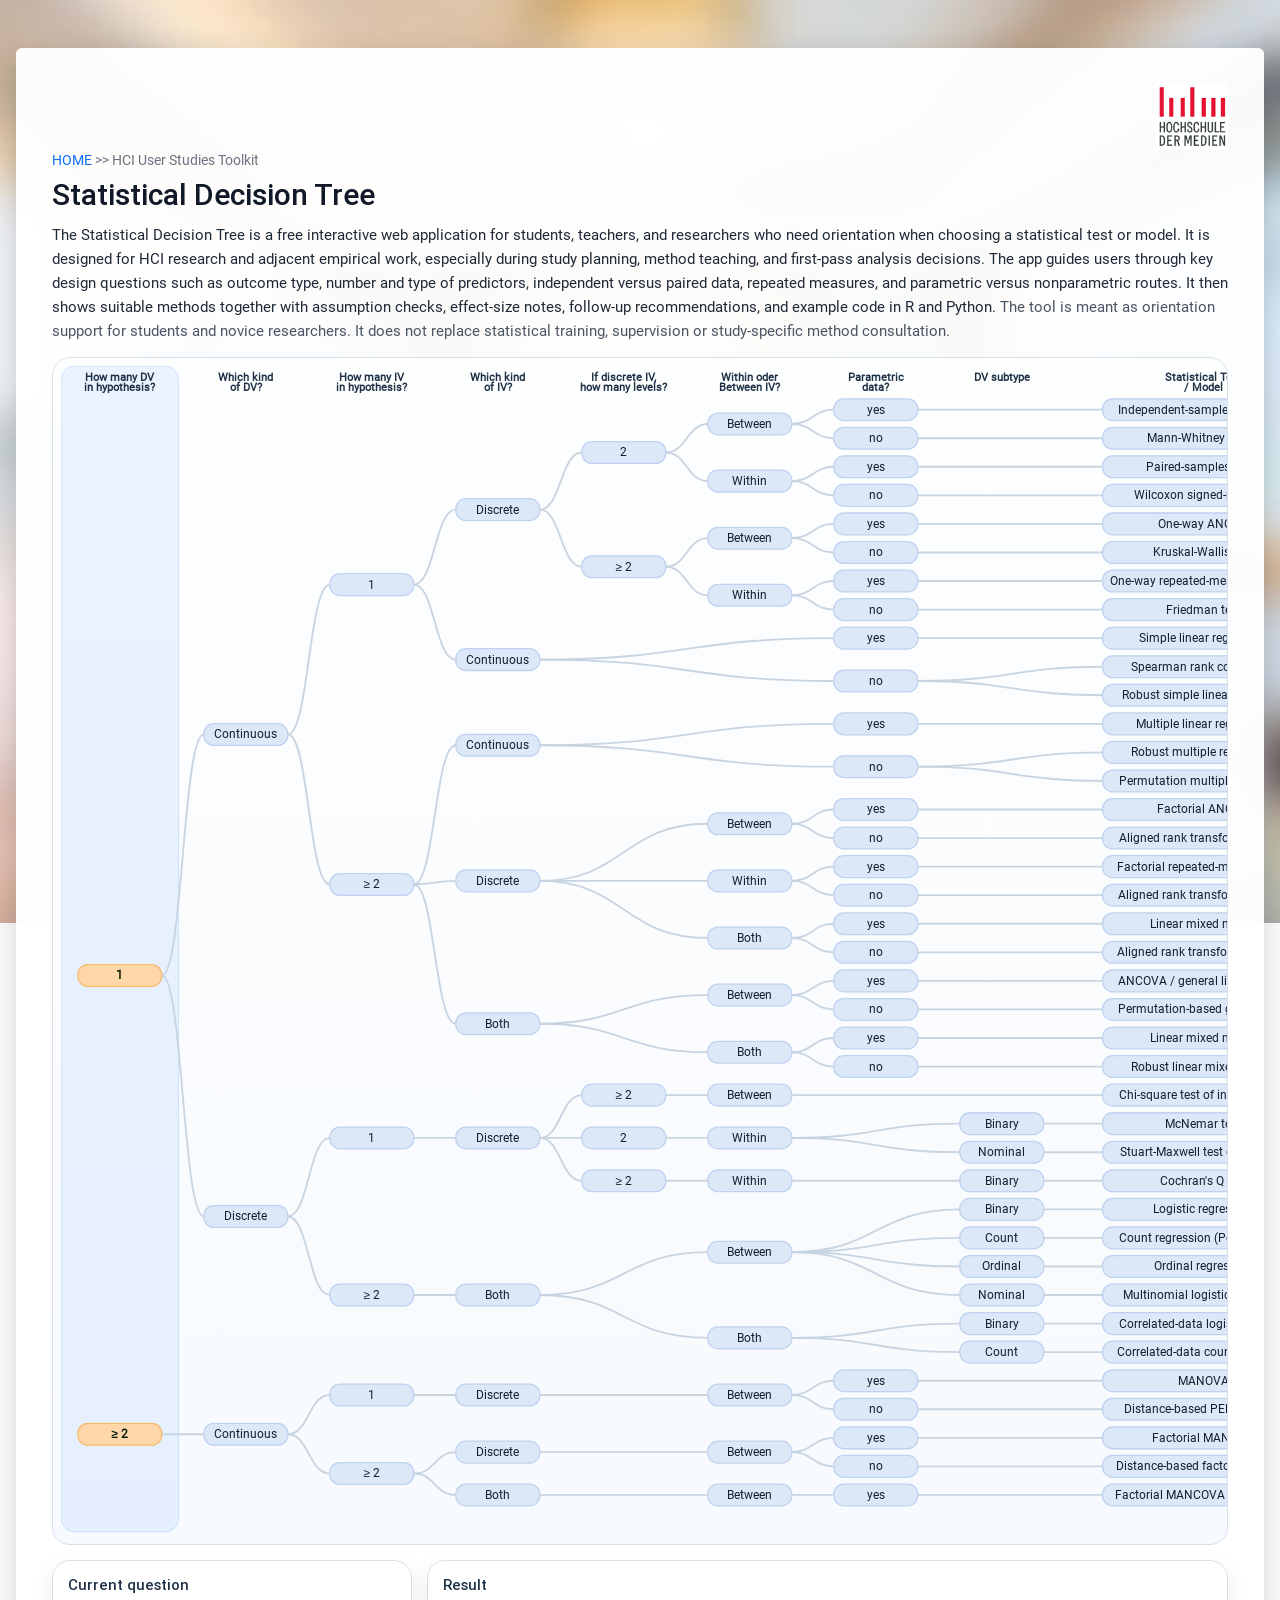
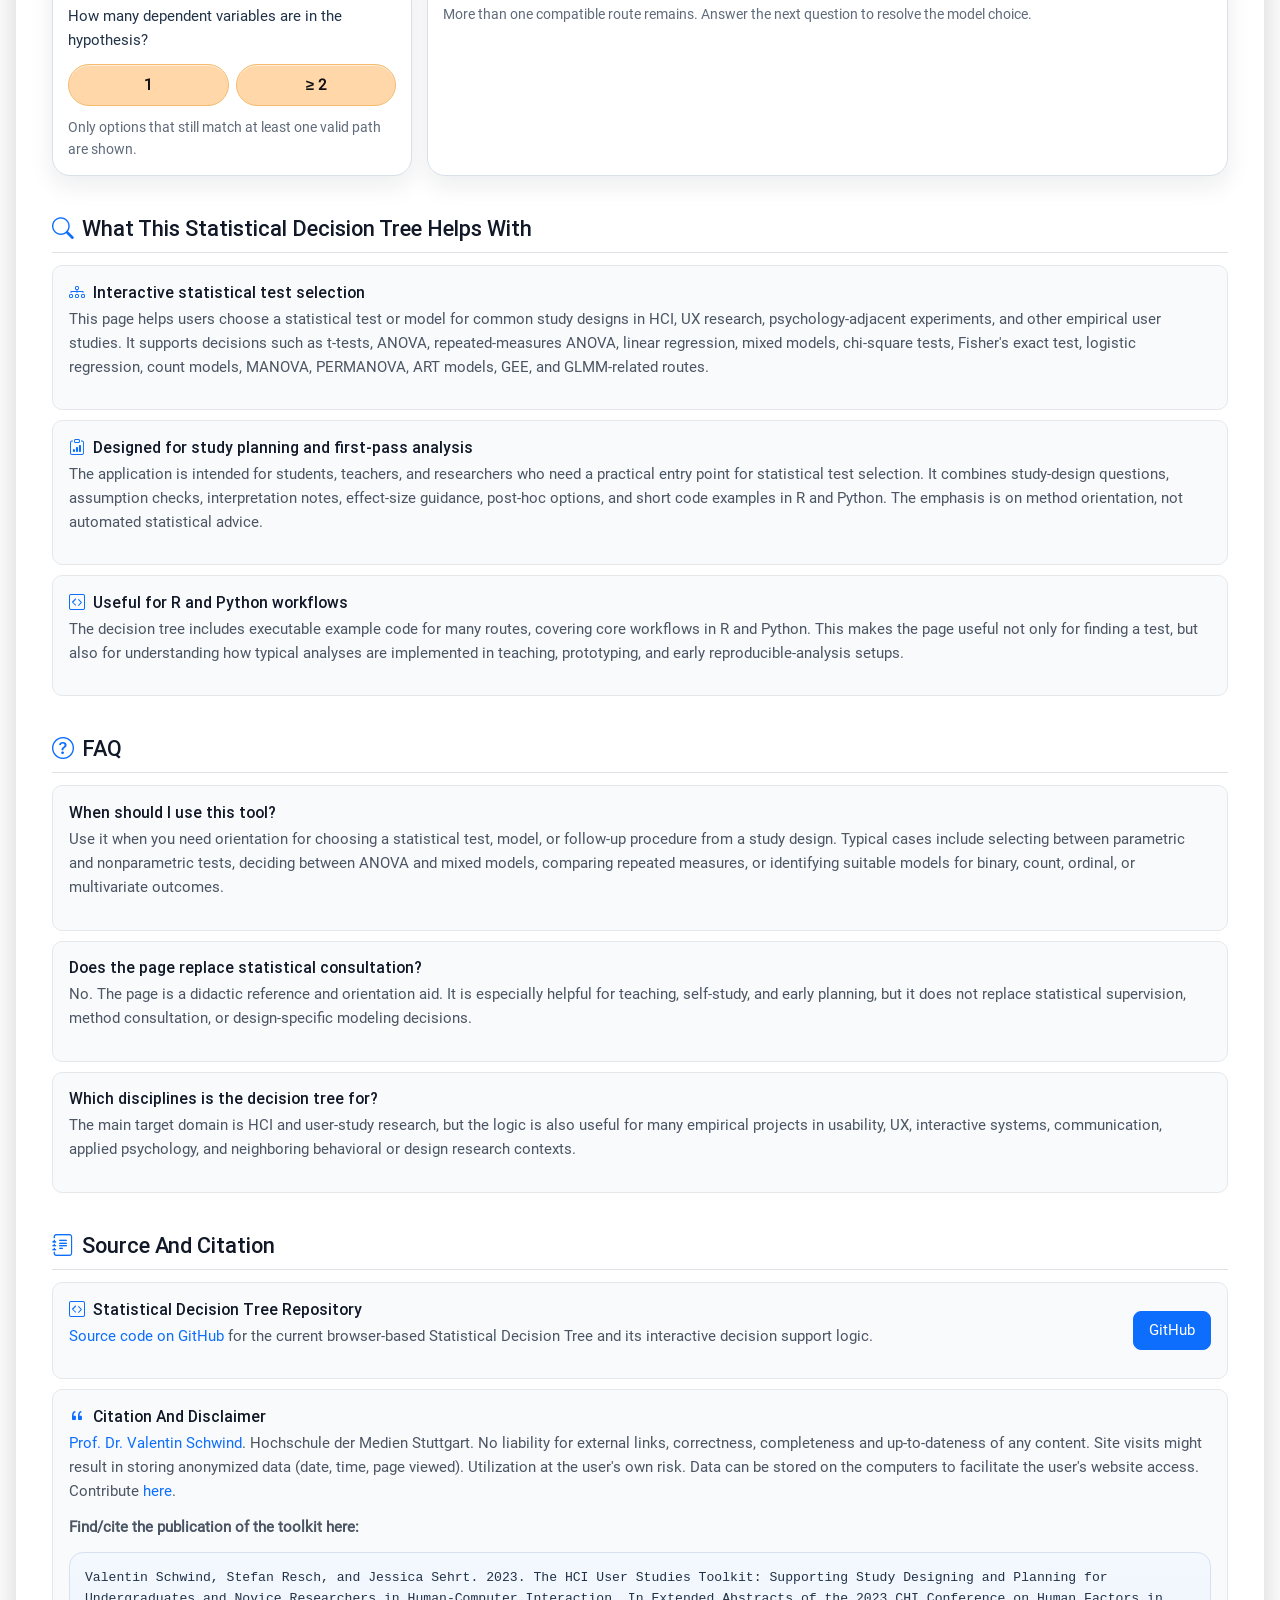
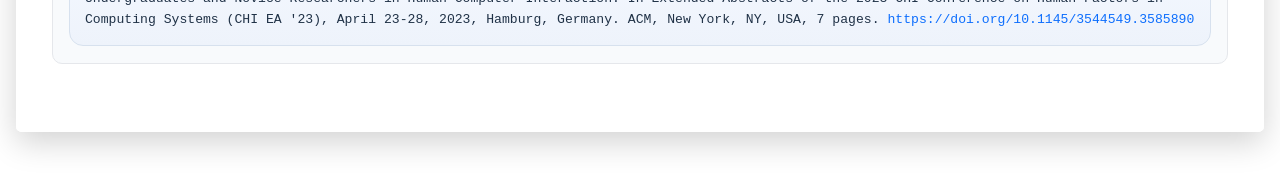
==== index.html @ 7148a233 "Merge current work into main" ====
<!doctype html>
<html lang="en">
<head>
    <meta charset="UTF-8" />
    <meta name="viewport" content="width=device-width, initial-scale=1.0" />
    <meta http-equiv="content-type" content="text/html; charset=utf-8" />
    <meta name="author" content="Valentin Schwind" />
    <meta
        name="description"
        content="Interactive statistical decision tree for choosing statistical tests and models in HCI research, teaching, and early analysis planning. Includes assumption checks, effect sizes, and R/Python examples."
    />
    <meta
        name="keywords"
        content="statistical decision tree, statistical test selection, choose statistical test, HCI statistics, ANOVA decision tree, regression decision tree, nonparametric test selection, R statistical examples, Python statistical examples, user study statistics"
    />
    <meta
        name="robots"
        content="index,follow,max-image-preview:large,max-snippet:-1,max-video-preview:-1"
    />
    <meta name="application-name" content="Statistical Decision Tree" />
    <meta name="theme-color" content="#f5f7fb" />
    <link
        rel="canonical"
        href="https://valentin-schwind.github.io/statistical-decision-tree/"
    />
    <link rel="alternate" type="text/plain" href="https://valentin-schwind.github.io/statistical-decision-tree/llms.txt" title="LLM crawler guide" />

    <link rel="stylesheet" href="_css/bootstrap.min.css" />
    <link rel="stylesheet" href="_css/tool-icons.css" />
    <link rel="stylesheet" href="_css/style.css" />
    <link rel="stylesheet" href="_css/statistical-decision-tree-app.css" />
    <link rel="shortcut icon" href="favicon.ico" type="image/x-icon" />

    <meta property="og:site_name" content="Statistical Decision Tree" />
    <meta property="og:type" content="website" />
    <meta
        property="og:title"
        content="Statistical Decision Tree | Interactive Test Selection for HCI Research"
    />
    <meta
        property="og:description"
        content="Use an interactive statistical decision tree to choose suitable tests and models, review assumptions, and inspect R/Python examples."
    />
    <meta
        property="og:url"
        content="https://valentin-schwind.github.io/statistical-decision-tree/"
    />
    <meta property="og:locale" content="en_US" />
    <meta
        property="og:image"
        content="https://valentin-schwind.github.io/statistical-decision-tree/_img/hdmlogo.png"
    />
    <meta property="og:image:alt" content="Hochschule der Medien Stuttgart logo used on the Statistical Decision Tree page" />
    <meta name="twitter:card" content="summary" />
    <meta
        name="twitter:title"
        content="Statistical Decision Tree | Interactive Test Selection for HCI Research"
    />
    <meta
        name="twitter:description"
        content="Interactive guidance for selecting statistical tests and models with assumptions, effect sizes, and code examples."
    />
    <meta
        name="twitter:image"
        content="https://valentin-schwind.github.io/statistical-decision-tree/_img/hdmlogo.png"
    />
    <title>Statistical Decision Tree | Interactive Test Selection for HCI Research</title>

    <script type="application/ld+json">
        {
            "@context": "https://schema.org",
            "@graph": [
                {
                    "@type": "Organization",
                    "@id": "https://www.hdm-stuttgart.de/#organization",
                    "name": "Hochschule der Medien Stuttgart",
                    "url": "https://www.hdm-stuttgart.de/",
                    "logo": "https://valentin-schwind.github.io/statistical-decision-tree/_img/hdmlogo.png"
                },
                {
                    "@type": "WebSite",
                    "@id": "https://valentin-schwind.github.io/statistical-decision-tree/#website",
                    "url": "https://valentin-schwind.github.io/statistical-decision-tree/",
                    "name": "Statistical Decision Tree",
                    "description": "Interactive decision support for selecting statistical tests and models in HCI research, teaching, and early analysis planning.",
                    "publisher": {
                        "@id": "https://www.hdm-stuttgart.de/#organization"
                    },
                    "inLanguage": "en"
                },
                {
                    "@type": "WebPage",
                    "@id": "https://valentin-schwind.github.io/statistical-decision-tree/#webpage",
                    "url": "https://valentin-schwind.github.io/statistical-decision-tree/",
                    "name": "Statistical Decision Tree",
                    "description": "Interactive web application for selecting suitable statistical tests and models, reviewing assumptions, and exploring R/Python examples.",
                    "isPartOf": {
                        "@id": "https://valentin-schwind.github.io/statistical-decision-tree/#website"
                    },
                    "breadcrumb": {
                        "@id": "https://valentin-schwind.github.io/statistical-decision-tree/#breadcrumb"
                    },
                    "primaryImageOfPage": "https://valentin-schwind.github.io/statistical-decision-tree/_img/hdmlogo.png",
                    "about": [
                        {
                            "@type": "Thing",
                            "name": "statistical test selection"
                        },
                        {
                            "@type": "Thing",
                            "name": "HCI research methods"
                        },
                        {
                            "@type": "Thing",
                            "name": "statistical modeling"
                        }
                    ],
                    "inLanguage": "en"
                },
                {
                    "@type": "WebApplication",
                    "@id": "https://valentin-schwind.github.io/statistical-decision-tree/#app",
                    "url": "https://valentin-schwind.github.io/statistical-decision-tree/",
                    "name": "Statistical Decision Tree",
                    "description": "Interactive statistical decision tree with assumptions, effect sizes, post hoc guidance, and executable R/Python examples.",
                    "applicationCategory": "EducationalApplication",
                    "operatingSystem": "Any",
                    "browserRequirements": "Requires JavaScript and a modern web browser",
                    "isAccessibleForFree": true,
                    "offers": {
                        "@type": "Offer",
                        "price": "0",
                        "priceCurrency": "EUR"
                    },
                    "featureList": [
                        "Interactive decision tree for statistical test and model selection",
                        "Assumption checks and visual diagnostics",
                        "Effect size guidance and follow-up recommendations",
                        "R and Python example code",
                        "Support for common HCI study designs and data types"
                    ],
                    "educationalUse": "teaching, self-study, analysis planning",
                    "creator": {
                        "@id": "https://www.hdm-stuttgart.de/#organization"
                    },
                    "citation": "https://doi.org/10.1145/3544549.3585890",
                    "inLanguage": "en"
                },
                {
                    "@type": "BreadcrumbList",
                    "@id": "https://valentin-schwind.github.io/statistical-decision-tree/#breadcrumb",
                    "itemListElement": [
                        {
                            "@type": "ListItem",
                            "position": 1,
                            "name": "HCI User Studies Toolkit",
                            "item": "https://hci-studies.org/"
                        },
                        {
                            "@type": "ListItem",
                            "position": 2,
                            "name": "Statistical Decision Tree",
                            "item": "https://valentin-schwind.github.io/statistical-decision-tree/"
                        }
                    ]
                }
            ]
        }
    </script>
</head>
<body>
    <div class="page-shell">
        <div id="mainFrame" class="page-card decision-tree-page rounded">
            <header class="page-header">
                <div class="logo-row">
                    <a href="https://hci-studies.org/" target="_blank" rel="noopener noreferrer">
                        <img src="_img/hdmlogo.png" class="header-logo" alt="Hochschule der Medien Stuttgart logo" width="72" />
                    </a>
                </div>

                <p class="kicker"><a href="https://hci-studies.org/" target="_blank" rel="noopener noreferrer">HOME</a> &gt;&gt; HCI User Studies Toolkit</p>

                <h1>Statistical Decision Tree</h1>

                <p class="intro intro-combined">
                    The Statistical Decision Tree is a free interactive web application for students, teachers, and researchers who need orientation when choosing a statistical test or model. It is designed for HCI research and adjacent empirical work, especially during study planning, method teaching, and first-pass analysis decisions. The app guides users through key design questions such as outcome type, number and type of predictors, independent versus paired data, repeated measures, and parametric versus nonparametric routes. It then shows suitable methods together with assumption checks, effect-size notes, follow-up recommendations, and example code in R and Python.
                    <span class="intro-note-inline">The tool is meant as orientation support for students and novice researchers. It does not replace statistical training, supervision or study-specific method consultation.</span>
                </p>
            </header>

            <section class="content-section">
                <div class="decision-tree-app">
                    <div class="container">
                        <div class="overview-wrap" id="treeSection">
                            <svg id="overviewSvg" aria-label="Interactive statistical decision tree"></svg>
                        </div>
                        <p class="tree-scroll-hint d-md-none">
                            Swipe horizontally to inspect the full decision tree on smaller screens.
                        </p>

                        <div class="qa-layout">
                            <div class="card question-box" id="questionSection">
                                <h2>Current question</h2>
                                <div id="questionArea"></div>
                                <div class="answers answers-under-question" id="answers" aria-live="polite"></div>
                            </div>

                            <div class="card result-box">
                                <h2>Result</h2>
                                <div id="resultArea">
                                    <p class="small">
                                        The recommended test or model appears after the last required question has been answered.
                                    </p>
                                </div>
                            </div>
                        </div>
                    </div>
                </div>

                <noscript>
                    <div class="alert alert-warning mt-3 mb-0" role="alert">
                        This application requires JavaScript to render the interactive decision tree.
                    </div>
                </noscript>
            </section>

            <section class="content-section">
                <div class="section-heading">
                    <h2><i class="bi bi-search me-2"></i>What This Statistical Decision Tree Helps With</h2>
                </div>
                <div class="resource-list">
                    <div class="resource-item">
                        <div class="resource-text source-box">
                            <h3><i class="bi bi-diagram-3 me-2"></i>Interactive statistical test selection</h3>
                            <p>
                                This page helps users choose a statistical test or model for common study designs in HCI, UX research, psychology-adjacent experiments, and other empirical user studies. It supports decisions such as t-tests, ANOVA, repeated-measures ANOVA, linear regression, mixed models, chi-square tests, Fisher's exact test, logistic regression, count models, MANOVA, PERMANOVA, ART models, GEE, and GLMM-related routes.
                            </p>
                        </div>
                    </div>

                    <div class="resource-item">
                        <div class="resource-text source-box">
                            <h3><i class="bi bi-clipboard-data me-2"></i>Designed for study planning and first-pass analysis</h3>
                            <p>
                                The application is intended for students, teachers, and researchers who need a practical entry point for statistical test selection. It combines study-design questions, assumption checks, interpretation notes, effect-size guidance, post-hoc options, and short code examples in R and Python. The emphasis is on method orientation, not automated statistical advice.
                            </p>
                        </div>
                    </div>

                    <div class="resource-item">
                        <div class="resource-text source-box">
                            <h3><i class="bi bi-code-square me-2"></i>Useful for R and Python workflows</h3>
                            <p>
                                The decision tree includes executable example code for many routes, covering core workflows in R and Python. This makes the page useful not only for finding a test, but also for understanding how typical analyses are implemented in teaching, prototyping, and early reproducible-analysis setups.
                            </p>
                        </div>
                    </div>
                </div>
            </section>

            <section class="content-section">
                <div class="section-heading">
                    <h2><i class="bi bi-question-circle me-2"></i>FAQ</h2>
                </div>
                <div class="resource-list">
                    <div class="resource-item">
                        <div class="resource-text source-box">
                            <h3>When should I use this tool?</h3>
                            <p>
                                Use it when you need orientation for choosing a statistical test, model, or follow-up procedure from a study design. Typical cases include selecting between parametric and nonparametric tests, deciding between ANOVA and mixed models, comparing repeated measures, or identifying suitable models for binary, count, ordinal, or multivariate outcomes.
                            </p>
                        </div>
                    </div>

                    <div class="resource-item">
                        <div class="resource-text source-box">
                            <h3>Does the page replace statistical consultation?</h3>
                            <p>
                                No. The page is a didactic reference and orientation aid. It is especially helpful for teaching, self-study, and early planning, but it does not replace statistical supervision, method consultation, or design-specific modeling decisions.
                            </p>
                        </div>
                    </div>

                    <div class="resource-item">
                        <div class="resource-text source-box">
                            <h3>Which disciplines is the decision tree for?</h3>
                            <p>
                                The main target domain is HCI and user-study research, but the logic is also useful for many empirical projects in usability, UX, interactive systems, communication, applied psychology, and neighboring behavioral or design research contexts.
                            </p>
                        </div>
                    </div>
                </div>
            </section>

            <section class="content-section">
                <div class="section-heading">
                    <h2><i class="bi bi-journal-text me-2"></i>Source And Citation</h2>
                </div>
                <div class="resource-list">
                    <div class="resource-item" id="githublink">
                        <div class="resource-text source-box">
                            <h3><i class="bi bi-code-square me-2"></i>Statistical Decision Tree Repository</h3>
                            <p>
                                <a href="https://github.com/valentin-schwind/statistical-decision-tree" target="_blank" rel="noopener noreferrer">Source code on GitHub</a>
                                for the current browser-based Statistical Decision Tree and its interactive decision support logic.
                            </p>
                        </div>
                        <div class="resource-actions">
                            <a href="https://github.com/valentin-schwind/statistical-decision-tree" target="_blank" rel="noopener noreferrer" class="btn btn-primary">GitHub</a>
                        </div>
                    </div>

                    <div class="resource-item citation-resource">
                        <div class="resource-text citation-box">
                            <h3><i class="bi bi-quote me-2"></i>Citation And Disclaimer</h3>
                            <p>
                                <a href="https://valentin-schwind.de" target="_blank" rel="noopener noreferrer">Prof. Dr. Valentin Schwind</a>. Hochschule der Medien Stuttgart. No liability for external links, correctness, completeness and up-to-dateness of any content. Site visits might result in storing anonymized data (date, time, page viewed). Utilization at the user's own risk. Data can be stored on the computers to facilitate the user's website access. Contribute <a href="https://github.com/stars/valentin-schwind/lists/hci-user-studies-toolkit" target="_blank" rel="noopener noreferrer">here</a>.
                            </p>
                            <p><strong>Find/cite the publication of the toolkit here:</strong></p>
                            <code class="citation-copy">
                                Valentin Schwind, Stefan Resch, and Jessica Sehrt. 2023. The HCI User Studies Toolkit: Supporting Study Designing and Planning for Undergraduates and Novice Researchers in Human-Computer Interaction. In Extended Abstracts of the 2023 CHI Conference on Human Factors in Computing Systems (CHI EA '23), April 23-28, 2023, Hamburg, Germany. ACM, New York, NY, USA, 7 pages.
                                <a href="https://doi.org/10.1145/3544549.3585890" target="_blank" rel="noopener noreferrer">https://doi.org/10.1145/3544549.3585890</a>
                            </code>
                        </div>
                    </div>
                </div>
            </section>
        </div>
    </div>

    <script src="_js/bootstrap.bundle.min.js"></script>
    <script src="_js/statistical-decision-tree-app.js"></script>
</body>
</html>
---- _css/tool-icons.css ----
@font-face {
    font-family: "bootstrap-icons";
    src: url("./fonts/bootstrap-icons.woff2") format("woff2");
}

.bi::before,
[class^="bi-"]::before,
[class*=" bi-"]::before {
    display: inline-block;
    font-family: bootstrap-icons !important;
    font-style: normal;
    font-weight: normal !important;
    font-variant: normal;
    text-transform: none;
    line-height: 1;
    vertical-align: -0.125em;
    -webkit-font-smoothing: antialiased;
    -moz-osx-font-smoothing: grayscale;
}

.bi-clipboard-data::before { content: "\f28c"; }
.bi-code-square::before { content: "\f2c7"; }
.bi-diagram-3::before { content: "\f2ee"; }
.bi-journal-text::before { content: "\f444"; }
.bi-question-circle::before { content: "\f505"; }
.bi-quote::before { content: "\f6b0"; }
.bi-search::before { content: "\f52a"; }
---- _css/style.css ----
@font-face {
    font-family: Roboto;
    src: url(../_fonts/roboto-v29-latin-ext_latin-regular.woff);
}

@font-face {
    font-family: Roboto-Medium;
    src: url(../_fonts/Roboto-Medium.woff);
}

html,
body {
    background: url(../_img/bg.jpg) no-repeat center center fixed;
    background-size: cover;
    font-family: Roboto, "Helvetica Neue", Arial, sans-serif !important;
    font-size: 15px;
    line-height: 1.6;
    color: #1f2937;
    min-height: 100%;
    margin: 0;
    padding: 0;
}

body {
    background-color: #f3f4f6;
}

a {
    text-decoration: none;
}

a:hover {
    text-decoration: none;
}

p {
    margin-top: 0;
    margin-bottom: 0.9rem;
}

h1,
h2,
h3,
h4,
h5 {
    font-family: Roboto-Medium, Roboto, "Helvetica Neue", Arial, sans-serif;
    font-weight: 500;
    color: #111827;
    margin: 0;
}

h1 {
    font-size: 2rem;
    margin-bottom: 10px;
}

h2 {
    font-size: 1.45rem;
}

h3 {
    font-size: 1.05rem;
    margin-bottom: 4px;
}

.page-shell {
    min-height: 100vh;
    width: 100%;
    display: flex;
    align-items: flex-start;
    justify-content: center;
    padding: 48px 16px;
    overflow-x: clip;
}

.page-card {
    width: 100%;
    min-width: 0;
    max-width: 1120px;
    background: rgba(255, 255, 255, 0.96);
    padding: 36px 36px 28px;
    box-shadow: 0 10px 32px rgba(0, 0, 0, 0.18);
    backdrop-filter: blur(2px);
}

.page-header,
.content-section {
    width: 100%;
}

.logo-row {
    text-align: right;
}

.header-logo {
    width: 72px !important;
    min-width: 72px;
    max-width: 72px;
    height: auto !important;
    display: inline-block;
}

.kicker {
    margin-bottom: 0.4rem;
    font-size: 0.9rem;
    color: #6b7280;
}

.intro,
.section-intro,
.intro-note {
    display: block;
    width: 100%;
    max-width: none;
}

.intro-note,
.resource-text p,
.site-footer p {
    color: #4b5563;
}

.content-section {
    margin-bottom: 40px;
}

.section-heading {
    margin-bottom: 12px;
    padding-bottom: 10px;
    border-bottom: 1px solid #dee2e6;
}

.section-heading h2 i,
.resource-text h3 i {
    color: #0d6efd;
}

.section-intro {
    margin-bottom: 18px;
}

.resource-list {
    display: flex;
    flex-direction: column;
    gap: 10px;
}

.resource-item {
    display: flex;
    justify-content: space-between;
    align-items: center;
    gap: 20px;
    padding: 14px 16px;
    border: 1px solid #e5e7eb;
    border-radius: 10px;
    background: #f8fafc;
    transition: background-color 0.2s ease, border-color 0.2s ease;
}

.resource-item:hover {
    background: #f1f5f9;
    border-color: #d1d5db;
}

.resource-text {
    flex: 1 1 auto;
    min-width: 0;
}

.resource-actions {
    display: flex;
    flex-wrap: wrap;
    justify-content: flex-end;
    gap: 8px;
    flex: 0 0 auto;
}

.btn {
    min-width: 72px;
    border-radius: 8px;
    font-size: 1rem;
    padding: 0.5rem 1rem;
}

.btn-primary {
    background-color: #0d6efd;
    border-color: #0d6efd;
}

.site-footer {
    margin-top: 8px;
    padding-top: 20px;
    border-top: 1px solid #dee2e6;
    font-size: 0.92rem;
}

.site-footer code {
    white-space: normal;
}

@media print {
    html,
    body {
        background: white !important;
        font-size: 13pt !important;
    }

    .page-shell {
        padding: 0;
    }

    .page-card {
        box-shadow: none;
        background: white;
        padding: 0;
        max-width: none;
    }

    .resource-actions,
    #githublink {
        display: none !important;
    }
}

@media (max-width: 767.98px) {
    .page-shell {
        padding: 20px 10px;
    }

    .page-card {
        padding: 22px 18px;
    }

    .resource-item {
        flex-direction: column;
        align-items: flex-start;
    }

    .resource-actions {
        justify-content: flex-start;
        width: 100%;
    }
}
---- _css/statistical-decision-tree-app.css ----
:root {
    --bg: #f3f6fb;
    --panel: #ffffff;
    --panel-2: #f7f9fc;
    --text: #1f2937;
    --muted: #5f6b7a;
    --active: #dce8f8;
    --active-border: #bfd2ef;
    --inactive: #e5e7eb;
    --inactive-border: #e5e7eb;
    --clickable: #ffd7a8;
    --clickable-border: #f5bc70;
    --selected: #cfe8d5;
    --selected-border: #9ac3a5;
    --current: #d8ead8;
    --current-border: #8fb596;
    --header: #203247;
    --accent: #5f738a;
    --stage-highlight: rgba(13, 110, 253, 0.08);
    --stage-highlight-border: rgba(13, 110, 253, 0.18);
    --toolkit-blue: #0d6efd;
    --toolkit-blue-dark: #0a58ca;
    --toolkit-code-bg: #fbfdff;
    --toolkit-code-panel: #f4f8fe;
    --toolkit-code-text: #1f2937;
    --toolkit-code-muted: #6b7d93;
    --toolkit-code-keyword: #1d4ed8;
    --toolkit-code-function: #9a3412;
    --toolkit-code-string: #047857;
    --toolkit-code-number: #0f766e;
    --toolkit-code-comment: #64748b;
}

* {
    box-sizing: border-box;
}

body {
    margin: 0;
    font-family: inherit;
    background: transparent;
    color: var(--text);
}

.container {
    max-width: 100%;
    margin: 0 auto;
    padding: 0;
}

.card {
    background: var(--panel);
    border: 1px solid #d8e0ea;
    border-radius: 18px;
    padding: 1rem;
    box-shadow: 0 10px 24px rgba(15, 23, 42, 0.08);
}

.header {
    margin-bottom: 14px;
    display: flex;
    justify-content: space-between;
    gap: 12px;
    align-items: flex-end;
    flex-wrap: wrap;
}

.header h1 {
    margin: 0;
    font-size: 1.35rem;
}

.header p {
    margin: 4px 0 0;
    color: var(--muted);
}

.legend {
    display: flex;
    gap: 10px;
    align-items: center;
    flex-wrap: wrap;
    color: var(--muted);
    font-size: 0.92rem;
}

.swatch {
    width: 14px;
    height: 14px;
    border-radius: 3px;
    display: inline-block;
    vertical-align: middle;
    margin-right: 6px;
    border: 1px solid transparent;
}

.s-active {
    background: var(--active);
    border-color: var(--active-border);
}

.s-inactive {
    background: var(--inactive);
    border-color: var(--inactive-border);
}

.s-selected {
    background: var(--selected);
    border-color: var(--selected-border);
}

.view-title {
    margin: 0 0 8px;
    font-size: 1rem;
    color: var(--header);
}

.overview-wrap {
    position: relative;
    overflow: auto;
    border-radius: 14px;
    background: #fbfcfe;
    border: 1px solid #d8e0ea;
    padding: 6px;
}

#overviewSvg {
    width: 100%;
    height: auto;
    display: block;
    min-width: 1320px;
}

.answers {
    display: grid;
    grid-template-columns: 1fr;
    gap: 6px;
    margin: 8px 0 0;
}

.answers-under-question {
    margin-top: 1rem;
    padding-top: 0.85rem;
    border-top: 1px solid #e2e8f0;
}

.answers-under-question:empty {
    display: none;
}

.answer-chip {
    background: #eef2f7;
    color: #111111;
    border: 1px solid #cbd5e1;
    border-radius: 999px;
    padding: 6px 11px;
    font-size: 0.92rem;
    width: 100%;
    display: flex;
    align-items: center;
    justify-content: space-between;
    gap: 10px;
}

.answer-chip-label {
    min-width: 0;
    flex: 1 1 auto;
}

.answer-chip button {
    margin-left: auto;
    flex: 0 0 auto;
    background: transparent;
    border: none;
    color: #111111;
    cursor: pointer;
    font-size: 1rem;
    line-height: 1;
}

.qa-layout {
    display: grid;
    grid-template-columns: minmax(280px, 360px) minmax(0, 1fr);
    gap: 1rem;
    margin-top: 1rem;
}

@media (max-width: 1100px) {
    .qa-layout {
        grid-template-columns: 1fr;
    }
}

.question-box h2,
.result-box h2 {
    margin: 0 0 10px;
    font-size: 1rem;
}

.question-text {
    color: var(--header);
    margin-bottom: 12px;
}

.options {
    display: grid;
    grid-template-columns: repeat(2, minmax(0, 1fr));
    gap: 7px;
}

.option-btn {
    background: var(--clickable);
    color: #111111;
    border: 1px solid var(--clickable-border);
    padding: 8px 12px;
    border-radius: 999px;
    cursor: pointer;
    font: inherit;
    font-weight: 600;
    box-shadow: inset 0 1px 0 rgba(255, 255, 255, 0.55);
    transition: background 0.16s ease, border-color 0.16s ease, transform 0.16s ease, box-shadow 0.16s ease;
    width: 100%;
}

.option-btn:hover {
    border-color: #e79d3d;
    background: #ffd09a;
    transform: translateY(-1px);
    box-shadow: 0 6px 14px rgba(191, 124, 21, 0.14);
}

.option-btn:disabled {
    opacity: 0.45;
    cursor: not-allowed;
    transform: none;
    box-shadow: none;
}

@media (max-width: 700px) {
    .options {
        grid-template-columns: 1fr;
    }
}

.hint {
    color: var(--muted);
    font-size: 0.92rem;
    margin-top: 10px;
}

.stage-header {
    font-size: 13px;
    fill: var(--header);
    text-anchor: middle;
    font-weight: 600;
}

.stage-highlight {
    fill: var(--stage-highlight);
    stroke: var(--stage-highlight-border);
    rx: 16;
    ry: 16;
}

.edge {
    fill: none;
    stroke-width: 2.2;
}

.node-rect {
    rx: 12;
    ry: 12;
    stroke-width: 1.5;
}

.node-label {
    font-size: 14px;
    dominant-baseline: middle;
    text-anchor: middle;
    pointer-events: none;
    fill: #132030;
    font-weight: 500;
}

.node-label.clickable-label {
    fill: #08200d;
    font-weight: 700;
}

.node-label.result {
    font-size: 14px;
}

.node-label.dark {
    fill: #6b7280;
}

.node {
    cursor: default;
}

.node.clickable {
    cursor: pointer;
}

.node-rect {
    transition: fill 0.16s ease, stroke 0.16s ease, filter 0.16s ease;
}

.mono {
    font-family: ui-monospace, SFMono-Regular, Menlo, Consolas, monospace;
    font-size: 0.92rem;
    line-height: 1.65;
    tab-size: 4;
    white-space: pre-wrap;
    background: linear-gradient(180deg, var(--toolkit-code-panel), var(--toolkit-code-bg));
    color: var(--toolkit-code-text);
    border: 1px solid #d7e1ee;
    border-radius: 14px;
    padding: 0.9rem 1rem;
    overflow: auto;
    box-shadow: inset 0 1px 0 rgba(255, 255, 255, 0.9);
}

.result-grid {
    display: grid;
    grid-template-columns: 1fr;
    gap: 10px;
}

.result-hero {
    display: grid;
    gap: 8px;
}

.result-title {
    font-size: 1.15rem;
    font-weight: 700;
    margin: 0;
}

.result-sub {
    color: var(--header);
    line-height: 1.45;
}

.badge-row {
    display: flex;
    flex-wrap: wrap;
    gap: 6px;
}

.info-grid {
    display: grid;
    grid-template-columns: 1fr 1fr;
    gap: 10px;
    align-items: start;
}

@media (max-width: 1100px) {
    .info-grid {
        grid-template-columns: 1fr;
    }
}

.info-card {
    background: #f8fafc;
    border: 1px solid #d8e0ea;
    border-radius: 12px;
    padding: 10px 12px;
}

.info-card h3 {
    margin: 0 0 6px;
    font-size: 0.95rem;
}

.info-card p {
    margin: 0;
    color: var(--text);
    line-height: 1.45;
}

.code-grid {
    display: grid;
    grid-template-columns: 1fr 1fr;
    gap: 12px;
    align-items: start;
}

@media (max-width: 1100px) {
    .code-grid {
        grid-template-columns: 1fr;
    }
}

.badge {
    display: inline-block;
    background: #eef2f7;
    border: 1px solid #cbd5e1;
    border-radius: 999px;
    padding: 3px 8px;
    font-size: 0.82rem;
    color: #334155;
}

.small {
    font-size: 0.9rem;
    color: var(--muted);
}

hr.sep {
    border: none;
    border-top: 1px solid #d8e0ea;
    margin: 14px 0;
}

.assumption-panel {
    display: grid;
    gap: 10px;
}

.assumption-grid {
    display: grid;
    grid-template-columns: 1fr 1fr;
    gap: 10px;
    margin-top: 4px;
    align-items: start;
}

@media (max-width: 1100px) {
    .assumption-grid {
        grid-template-columns: 1fr;
    }
}

.assumption-card {
    background: #f8fafc;
    border: 1px solid #d8e0ea;
    border-radius: 12px;
    padding: 10px 12px;
}

.assumption-card h3 {
    margin: 0 0 6px;
    font-size: 0.95rem;
}

.assumption-card p {
    margin: 0;
    color: var(--text);
    line-height: 1.5;
}

.decision-banner {
    background: linear-gradient(180deg, #f8fbff, #f3f7fd);
    border: 1px solid #d4dfec;
    border-radius: 16px;
    padding: 10px 12px;
    display: grid;
    gap: 8px;
    box-shadow: inset 0 1px 0 rgba(255, 255, 255, 0.65);
}

.decision-banner strong {
    color: var(--header);
}

.decision-title {
    margin: 0 0 8px;
    font-size: 1rem;
    color: var(--header);
    font-weight: 700;
    line-height: 1.35;
}

.decision-rule-text {
    color: var(--text);
    line-height: 1.5;
    font-size: 1rem;
    width: 100%;
    display: grid;
    gap: 8px;
}

.decision-rule-grid {
    display: grid;
    grid-template-columns: 120px minmax(0, 1fr);
    gap: 8px 12px;
    align-items: start;
}

.decision-rule-action {
    min-width: 0;
}

.decision-rule-action .decision-pill {
    width: 100%;
    justify-content: center;
    margin-right: 0;
}

.decision-rule-copy {
    min-width: 0;
}

.decision-pill {
    display: inline-flex;
    align-items: center;
    padding: 0.2rem 0.65rem;
    border-radius: 999px;
    border: 1px solid #c7d2e3;
    font-weight: 700;
    margin-right: 0.35rem;
    white-space: nowrap;
    box-shadow: inset 0 1px 0 rgba(255, 255, 255, 0.6);
    text-decoration: none;
    cursor: pointer;
    transition: transform 0.15s ease, box-shadow 0.15s ease, border-color 0.15s ease;
}

.decision-pill:hover,
.decision-pill:focus {
    transform: translateY(-1px);
    box-shadow: 0 6px 14px rgba(15, 23, 42, 0.08);
    text-decoration: none;
    outline: none;
}

.decision-pill[disabled] {
    cursor: not-allowed;
    opacity: 0.55;
    transform: none;
    box-shadow: none;
}

.decision-pill.yes {
    background: #eaf7ee;
    border-color: #b7dec0;
    color: #14532d;
}

.decision-pill.no {
    background: #fff4e8;
    border-color: #ffd5ac;
    color: #9a3412;
}

.posthoc-panel {
    display: grid;
    gap: 12px;
}

.posthoc-grid {
    display: grid;
    grid-template-columns: 1fr 1fr;
    gap: 10px;
}

@media (max-width: 1100px) {
    .posthoc-grid {
        grid-template-columns: 1fr;
    }
}

.posthoc-card {
    background: #f8fafc;
    border: 1px solid #d8e0ea;
    border-radius: 12px;
    padding: 10px 12px;
}

.posthoc-card h3,
.posthoc-card h4 {
    margin: 0 0 8px;
    font-size: 0.98rem;
    color: var(--header);
}

.posthoc-card p {
    margin: 0;
    line-height: 1.45;
}

.section-kicker {
    font-size: 0.76rem;
    text-transform: uppercase;
    letter-spacing: 0.05em;
    color: var(--muted);
    margin-bottom: 6px;
}

.choice-row {
    display: flex;
    flex-wrap: wrap;
    gap: 8px;
    margin-top: 8px;
}

.choice-chip {
    background: #eef2f7;
    color: var(--text);
    border: 1px solid #cbd5e1;
    border-radius: 999px;
    padding: 6px 11px;
    cursor: pointer;
    font: inherit;
}

.choice-chip:hover {
    background: #e2e8f0;
    border-color: #94a3b8;
}

.choice-chip.selected {
    background: var(--selected);
    border-color: var(--selected-border);
    color: #08200d;
    font-weight: 700;
}

.choice-chip:disabled,
.choice-chip.disabled {
    opacity: 0.55;
    cursor: not-allowed;
    background: #f1f5f9;
    border-color: #cbd5e1;
}

.choice-chip:disabled:hover,
.choice-chip.disabled:hover {
    background: #f1f5f9;
    border-color: #cbd5e1;
}

.posthoc-meta {
    display: grid;
    grid-template-columns: 1fr 1fr;
    gap: 8px;
    margin-top: 8px;
}

@media (max-width: 900px) {
    .posthoc-meta {
        grid-template-columns: 1fr;
    }
}

.meta-item {
    background: #ffffff;
    border: 1px solid #d8e0ea;
    border-radius: 10px;
    padding: 8px 10px;
}

.meta-label {
    font-size: 0.76rem;
    text-transform: uppercase;
    letter-spacing: 0.04em;
    color: var(--muted);
    margin-bottom: 4px;
}

.meta-value {
    color: var(--text);
    line-height: 1.4;
    font-size: 0.93rem;
}

.table-wrap {
    overflow: auto;
    margin-top: 8px;
    border: 1px solid #d8e0ea;
    border-radius: 12px;
    background: #ffffff;
}

.contrast-table {
    width: 100%;
    border-collapse: collapse;
    min-width: 1040px;
    font-size: 0.9rem;
}

.contrast-table th,
.contrast-table td {
    padding: 8px 10px;
    border-bottom: 1px solid #e2e8f0;
    text-align: left;
    vertical-align: top;
}

.contrast-table th {
    background: #f1f5f9;
    color: #334155;
}

.contrast-table tr:last-child td {
    border-bottom: none;
}

.table-footnote {
    margin-top: 8px;
    color: var(--muted);
    font-size: 0.88rem;
    line-height: 1.45;
}

.badge-row.tight {
    gap: 5px;
}

.legacy-note {
    margin-top: 8px;
    color: var(--muted);
    font-size: 0.9rem;
}

.full-span {
    grid-column: 1 / -1;
}

.selected-procedure-box {
    margin-top: 10px;
    background: #ffffff;
    border: 1px solid #d8e0ea;
    border-radius: 10px;
    padding: 10px;
    display: grid;
    gap: 8px;
}

.selected-procedure-box h5 {
    margin: 0;
    font-size: 0.95rem;
    color: var(--header);
}

.selected-option-details {
    display: grid;
    gap: 10px;
    margin-top: 2px;
}

.nested-posthoc-card {
    background: #f8fafc;
    border: 1px solid #d8e0ea;
    border-radius: 10px;
    padding: 10px;
}

.nested-posthoc-card h6 {
    margin: 0 0 6px;
    font-size: 0.9rem;
    color: var(--header);
}

.nested-posthoc-card p {
    margin: 0;
    color: var(--text);
    line-height: 1.45;
}

.subsection-label {
    font-size: 0.76rem;
    text-transform: uppercase;
    letter-spacing: 0.04em;
    color: var(--muted);
    font-weight: 700;
}

.details-card {
    padding: 0;
    overflow: hidden;
}

.details-card summary {
    cursor: pointer;
    padding: 10px 12px;
    font-weight: 600;
    color: var(--header);
    list-style: none;
}

.details-card summary::-webkit-details-marker {
    display: none;
}

.details-card[open] summary {
    border-bottom: 1px solid #d8e0ea;
    background: #f1f5f9;
}

.details-body {
    padding: 10px 12px 12px;
}

.posthoc-code-title {
    margin: 0 0 8px;
    font-size: 0.98rem;
    color: var(--header);
}

.unified-panel {
    display: grid;
    gap: 10px;
}

.unified-intro {
    background: #f8fafc;
    border: 1px solid #d8e0ea;
    border-radius: 12px;
    padding: 10px 12px;
}

.unified-intro h3 {
    margin: 0 0 8px;
    font-size: 1.34rem;
    color: var(--header);
    line-height: 1.3;
}

.unified-intro p {
    margin: 0;
    line-height: 1.5;
}

.unified-grid {
    display: grid;
    grid-template-columns: 1fr 1fr;
    gap: 10px;
    align-items: start;
}

@media (max-width: 1100px) {
    .unified-grid {
        grid-template-columns: 1fr;
    }
}

.unified-card {
    background: #f8fafc;
    border: 1px solid #d8e0ea;
    border-radius: 12px;
    padding: 10px 12px;
    display: grid;
    gap: 8px;
    align-content: start;
}

.unified-card h3,
.unified-card h4,
.unified-card h5 {
    margin: 0 0 8px;
    font-size: 1rem;
    color: var(--header);
    line-height: 1.35;
}

.unified-card p {
    margin: 0;
    line-height: 1.5;
}

.selected-detail-box {
    background: #f8fafc;
    border: 1px solid #d8e0ea;
    border-radius: 12px;
    padding: 10px 12px;
    display: grid;
    gap: 10px;
}

.selected-detail-box h4 {
    margin: 0;
    font-size: 0.98rem;
    color: var(--header);
}

.selected-detail-box p {
    margin: 0;
    line-height: 1.5;
}


.effect-summary-text {
    margin-top: 2px;
    color: var(--text);
}

.effect-interpret-grid {
    display: grid;
    grid-template-columns: 1fr 1fr;
    gap: 10px;
    margin-top: 10px;
    align-items: start;
}

@media (max-width: 1100px) {
    .effect-interpret-grid {
        grid-template-columns: 1fr;
    }
}

.effect-interpret-card {
    background: #ffffff;
    border: 1px solid #d8e0ea;
    border-radius: 12px;
    padding: 10px 12px;
}

.effect-interpret-card h4 {
    margin: 0 0 6px;
    font-size: 0.95rem;
    color: var(--header);
}

.effect-interpret-card p {
    margin: 0;
    line-height: 1.45;
}

.effect-interpret-table {
    width: 100%;
    border-collapse: collapse;
    table-layout: fixed;
    margin-top: 8px;
    font-size: 0.88rem;
}

.effect-interpret-table th,
.effect-interpret-table td {
    border: 1px solid #d8e0ea;
    padding: 7px 8px;
    text-align: left;
    vertical-align: top;
}

.effect-interpret-table th {
    background: #f1f5f9;
    color: #334155;
    font-weight: 600;
}

.effect-interpret-table th:first-child,
.effect-interpret-table td:first-child {
    width: 40%;
}

.effect-interpret-table th:last-child,
.effect-interpret-table td:last-child {
    width: 60%;
}

.effect-interpret-note {
    margin-top: 8px;
    color: var(--muted);
    font-size: 0.88rem;
}


.code-card {
    display: grid;
    gap: 10px;
}

.code-card-section {
    display: grid;
    gap: 6px;
}

.code-card-section h4 {
    margin: 0;
    font-size: 0.9rem;
    color: var(--header);
}

.interpretation-panel {
    display: grid;
    gap: 10px;
}

.interpretation-card {
    background: #ffffff;
    border: 1px solid #d8e0ea;
    border-radius: 12px;
    padding: 10px 12px;
}

.interpretation-card h4 {
    margin: 0 0 6px;
    font-size: 0.98rem;
    color: var(--header);
}

.interpretation-card p {
    margin: 0;
    line-height: 1.5;
}

.interpretation-table {
    width: 100%;
    border-collapse: collapse;
    table-layout: fixed;
    margin-top: 8px;
    font-size: 0.88rem;
}

.interpretation-table th,
.interpretation-table td {
    border: 1px solid #d8e0ea;
    padding: 7px 8px;
    text-align: left;
    vertical-align: top;
}

.interpretation-table th {
    background: #f1f5f9;
    color: #334155;
    font-weight: 600;
}

.interpretation-table th:first-child,
.interpretation-table td:first-child {
    width: 40%;
}

.interpretation-table th:last-child,
.interpretation-table td:last-child {
    width: 60%;
}

.interpretation-sources {
    margin-top: 8px;
    font-size: 0.86rem;
    line-height: 1.5;
    color: var(--muted);
}


.qa-layout > .card,
.unified-panel > *,
.assumption-panel > *,
.effect-interpret-grid > *,
.code-grid > *,
.unified-grid > * {
    align-self: start;
}

.unified-intro p,
.unified-card p,
.assumption-card p,
.posthoc-card p,
.details-body p,
.meta-value,
.effect-interpret-card p,
.interpretation-card p,
.effect-interpret-note,
.legacy-note,
.table-footnote,
.small {
    line-height: 1.55;
}

.interpretation-panel .effect-interpret-grid {
    margin-top: 0;
}

.help-text-box {
    background: #ffffff;
    border: 1px solid #d8e0ea;
    border-radius: 10px;
    padding: 10px 12px;
    margin-top: 2px;
}

.help-text-box h4 {
    margin: 0 0 6px;
    font-size: 0.92rem;
    color: var(--header);
    line-height: 1.4;
}

.help-text-box p {
    margin: 0;
    line-height: 1.55;
}

.interpretation-sources strong {
    color: var(--header);
}

.interpretation-sources a {
    color: #2563eb;
    text-decoration: none;
}

.interpretation-sources a:hover {
    text-decoration: underline;
}

.effect-name-list {
    display: flex;
    flex-wrap: wrap;
    gap: 6px;
    margin-top: 8px;
}

.page-card.decision-tree-page {
    width: min(100%, 1440px);
    min-width: 0;
    max-width: 1440px;
}

.decision-tree-app {
    display: block;
    width: 100%;
    min-width: 0;
}

.decision-tree-app .container,
.content-section,
.overview-wrap,
.qa-layout,
.question-box,
.result-box,
.resource-list,
.resource-item,
.resource-text,
.resource-actions {
    min-width: 0;
}

.tree-scroll-hint {
    margin: 0.65rem 0 0;
    color: #5b6f85;
    font-size: 0.92rem;
}

.overview-wrap {
    position: relative;
    border-radius: 18px;
    background: linear-gradient(180deg, #fdfefe, #f7fafe);
    padding: 0.55rem;
    overflow-x: auto;
    overflow-y: hidden;
    -webkit-overflow-scrolling: touch;
    scroll-behavior: smooth;
    overscroll-behavior-x: contain;
    scrollbar-gutter: stable;
}

#overviewSvg {
    min-width: 1260px;
}

.question-box,
.result-box {
    min-height: 100%;
}

.question-box {
    position: sticky;
    top: 1rem;
}

.question-box h2,
.result-box h2,
.view-title {
    color: var(--header);
}

.code-card {
    gap: 0.9rem;
}

.code-card h3 {
    display: flex;
    align-items: center;
    gap: 0.5rem;
}

.code-card-icon {
    flex: 0 0 auto;
    color: var(--toolkit-blue);
    font-size: 1rem;
    line-height: 1;
}

.code-card-section {
    min-width: 0;
}

.code-block {
    position: relative;
}

.code-block::selection,
.code-block *::selection {
    background: rgba(138, 180, 255, 0.3);
}

.code-token-keyword {
    color: var(--toolkit-code-keyword);
    font-weight: 600;
}

.code-token-function {
    color: var(--toolkit-code-function);
}

.code-token-string {
    color: var(--toolkit-code-string);
}

.code-token-number {
    color: var(--toolkit-code-number);
}

.code-token-comment {
    color: var(--toolkit-code-comment);
    font-style: italic;
}

.accordion.toolkit-accordion,
.accordion.app-accordion {
    --bs-accordion-border-color: #d8e0ea;
    --bs-accordion-btn-bg: #f8fafc;
    --bs-accordion-active-bg: #eef4fd;
    --bs-accordion-active-color: #17345d;
    --bs-accordion-btn-focus-border-color: rgba(13, 110, 253, 0.25);
    --bs-accordion-btn-focus-box-shadow: 0 0 0 0.18rem rgba(13, 110, 253, 0.15);
}

.accordion.toolkit-accordion .accordion-item,
.accordion.app-accordion .accordion-item {
    border-radius: 14px;
    overflow: hidden;
    margin-bottom: 0.75rem;
    border: 1px solid #d8e0ea;
    background: #f8fafc;
}

.accordion.toolkit-accordion .accordion-button,
.accordion.app-accordion .accordion-button {
    font-family: Roboto-Medium, Roboto, "Helvetica Neue", Arial, sans-serif;
    font-size: 0.97rem;
    line-height: 1.45;
}

.accordion.toolkit-accordion .accordion-button:not(.collapsed),
.accordion.app-accordion .accordion-button:not(.collapsed) {
    box-shadow: none;
}

.accordion.toolkit-accordion .accordion-body,
.accordion.app-accordion .accordion-body {
    background: #fbfcfe;
}

.accordion-note {
    margin: 0 0 0.9rem;
    color: #50657c;
}

.source-box,
.citation-box {
    padding: 0.25rem 0;
}

.intro-combined {
    margin-bottom: 0.9rem;
}

.intro-note-inline {
    color: #4b5563;
}

.citation-resource {
    align-items: flex-start;
}

.source-box p,
.citation-box p {
    margin-bottom: 0.85rem;
}

.citation-copy {
    display: block;
    padding: 0.95rem 1rem;
    border-radius: 14px;
    background: linear-gradient(180deg, #f4f8ff, #eef3fb);
    border: 1px solid #d7e1ee;
    white-space: normal;
    color: #203247;
}

.question-text strong,
.result-sub strong,
.meta-value strong {
    color: var(--header);
}

@media (max-width: 991.98px) {
    .decision-rule-text {
        font-size: 0.97rem;
    }

    .decision-rule-grid {
        grid-template-columns: 1fr;
        gap: 0.35rem;
    }
}

@media (max-width: 767.98px) {
    .page-card.decision-tree-page {
        padding-left: 16px;
        padding-right: 16px;
    }

    .card {
        padding: 0.9rem;
    }

    .overview-wrap {
        padding: 0.45rem;
        border-radius: 16px;
        box-shadow: inset 0 0 0 1px rgba(216, 224, 234, 0.9);
    }

    .overview-wrap::before,
    .overview-wrap::after {
        content: "";
        position: sticky;
        top: 0;
        bottom: 0;
        width: 1rem;
        display: block;
        pointer-events: none;
        z-index: 2;
    }

    .overview-wrap::before {
        left: 0;
        float: left;
        background: linear-gradient(90deg, rgba(247, 250, 254, 0.95), rgba(247, 250, 254, 0));
    }

    .overview-wrap::after {
        right: 0;
        float: right;
        background: linear-gradient(270deg, rgba(247, 250, 254, 0.95), rgba(247, 250, 254, 0));
    }

    #overviewSvg {
        min-width: 1200px;
    }

    .decision-banner {
        padding: 10px 12px;
    }

    .mono {
        font-size: 0.86rem;
    }

    .question-box {
        position: static;
    }
}
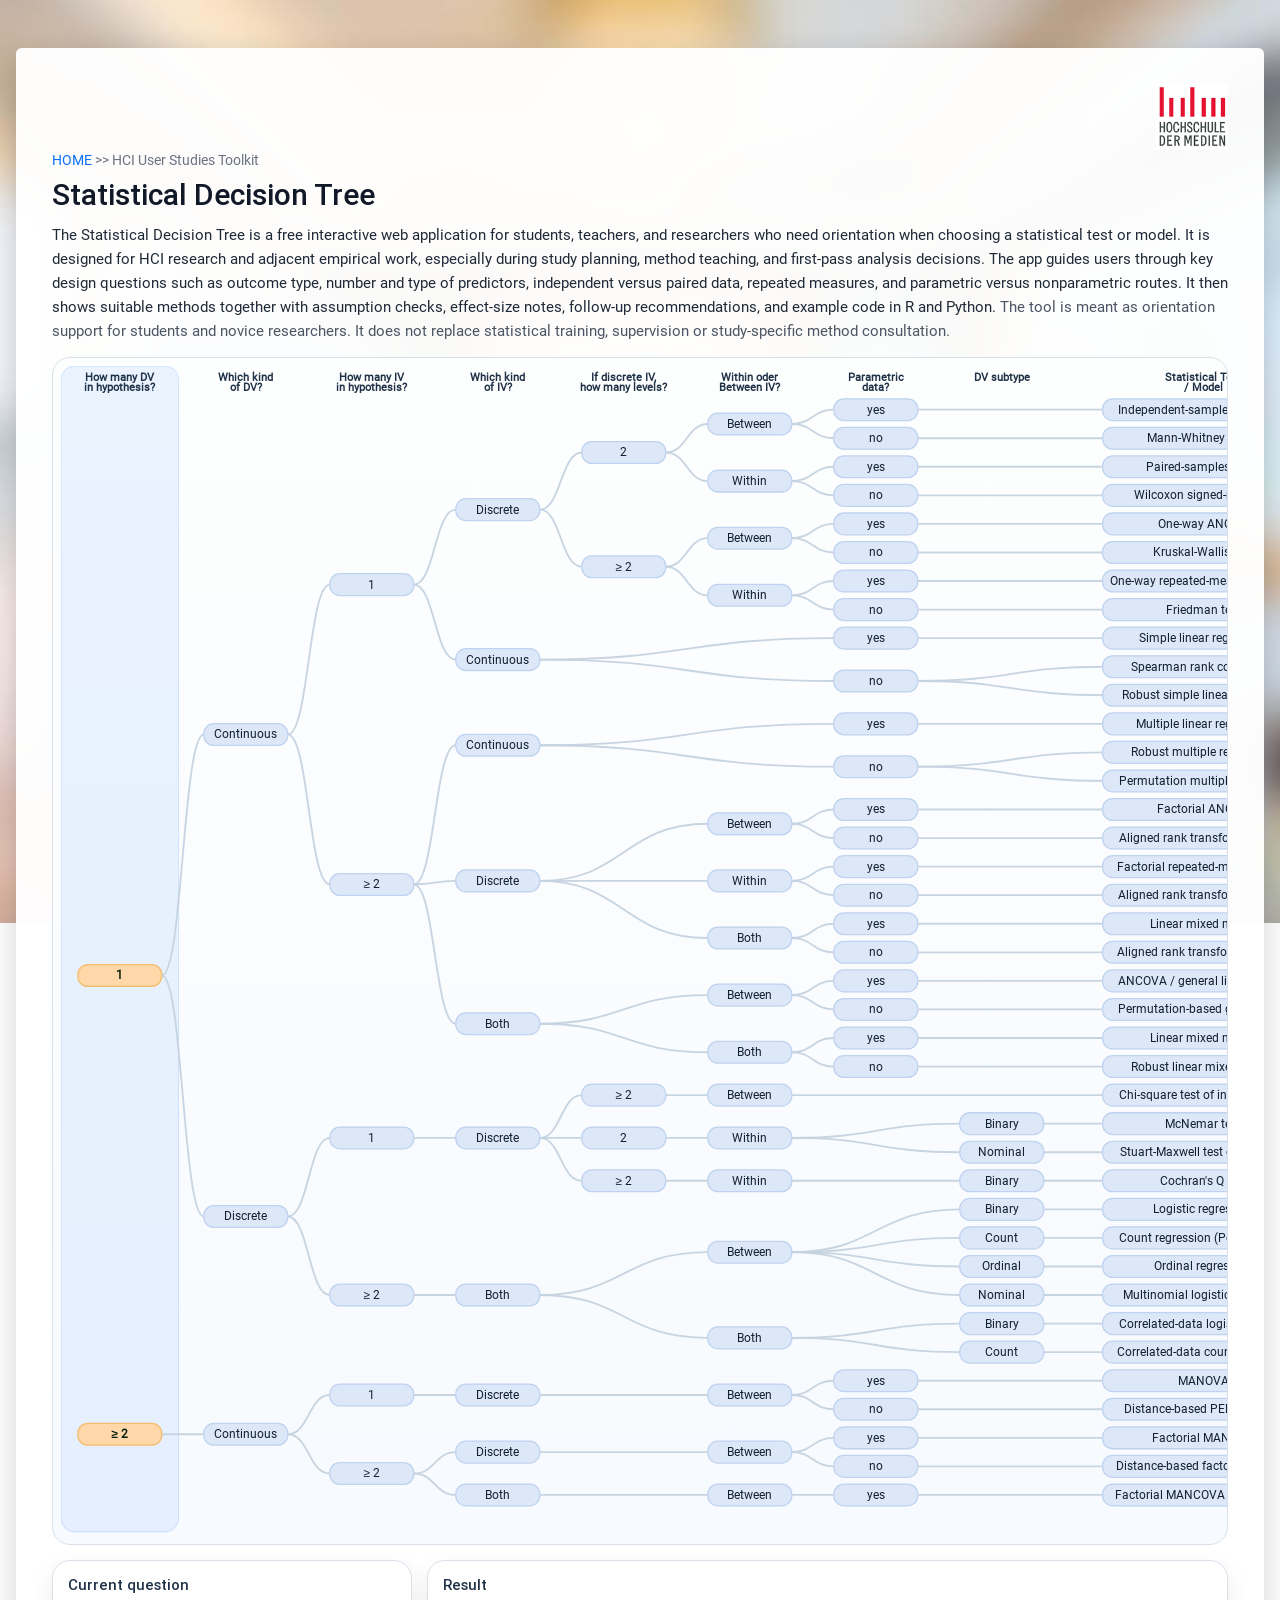
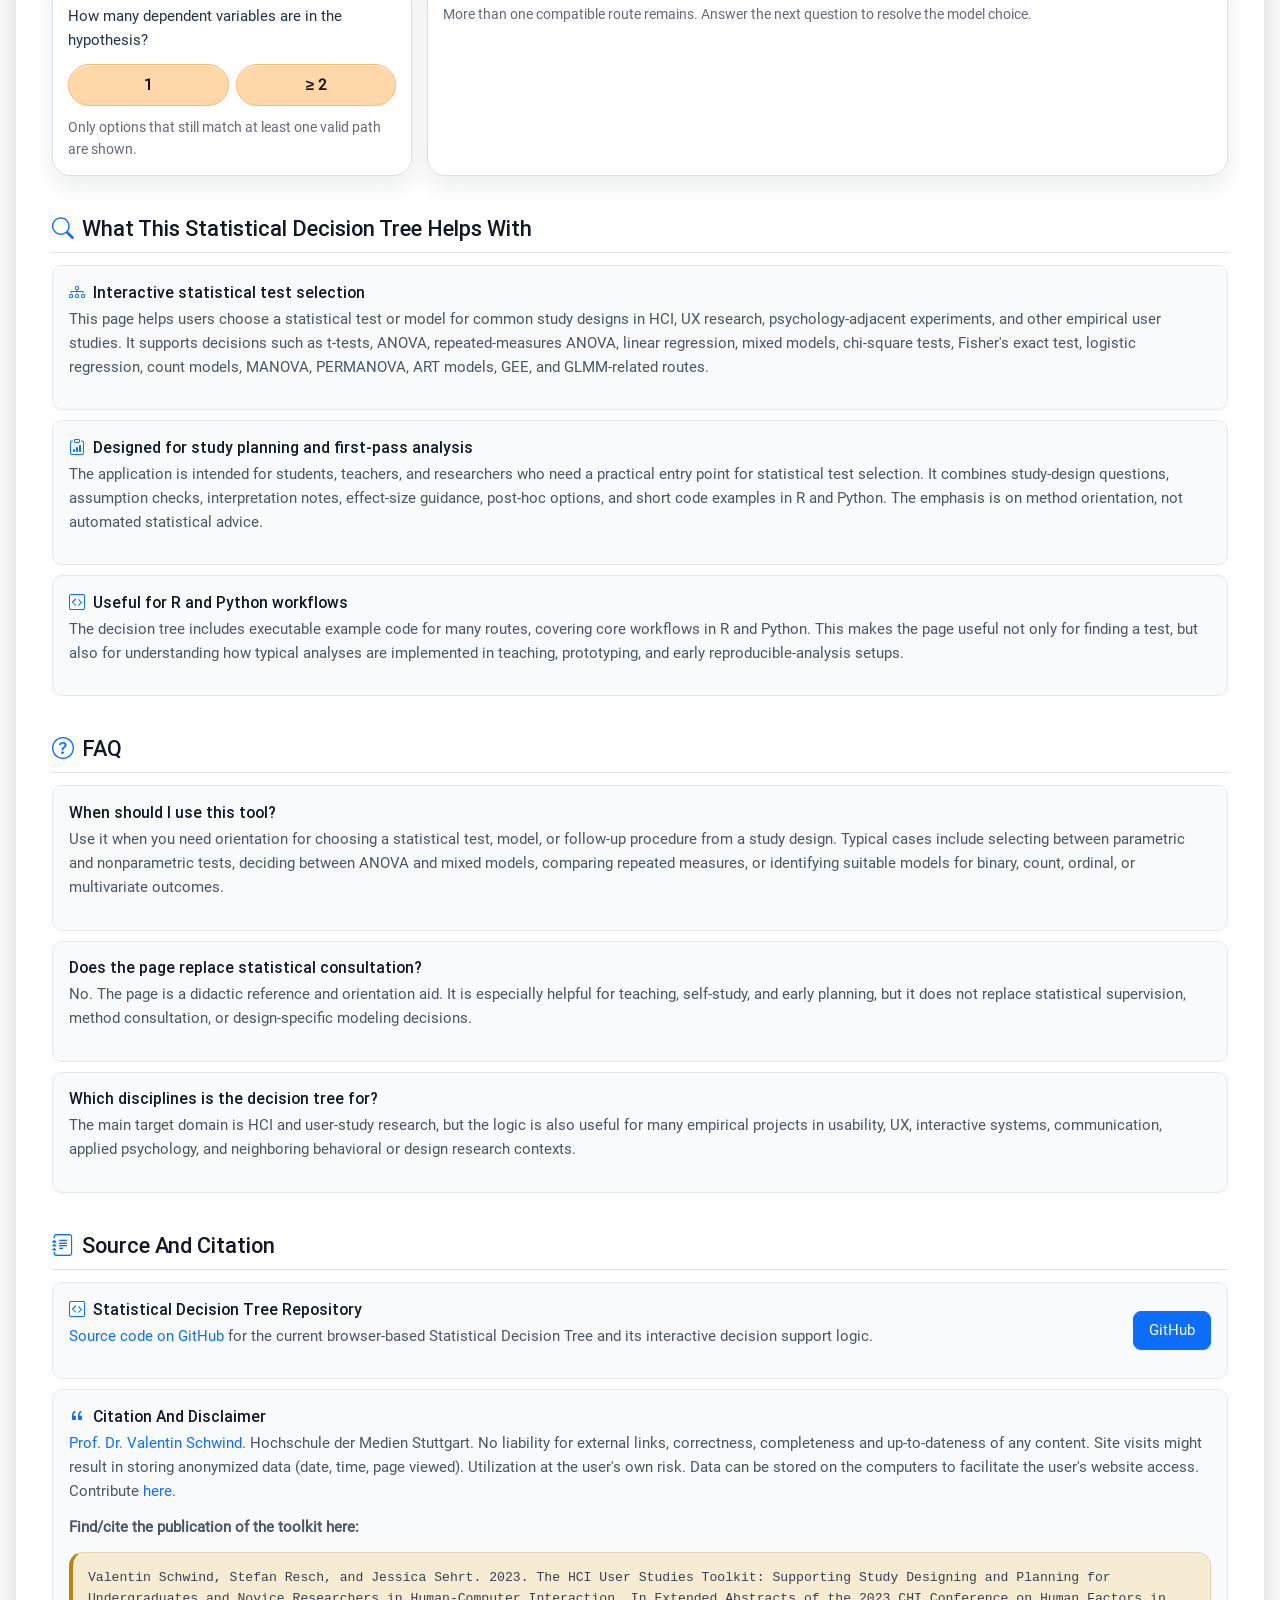
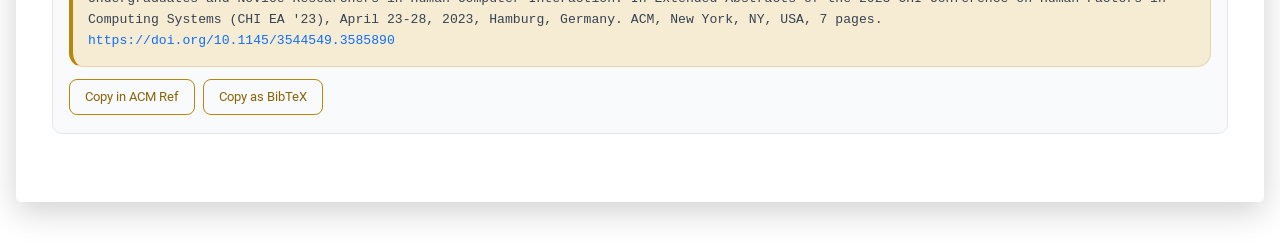
==== commit d15a031e: "Add 'Copy in ACM Ref' and 'Copy as BibTeX' buttons to citation box" ====
--- a/index.html
+++ b/index.html
@@ -321,6 +321,60 @@
                                 Valentin Schwind, Stefan Resch, and Jessica Sehrt. 2023. The HCI User Studies Toolkit: Supporting Study Designing and Planning for Undergraduates and Novice Researchers in Human-Computer Interaction. In Extended Abstracts of the 2023 CHI Conference on Human Factors in Computing Systems (CHI EA '23), April 23-28, 2023, Hamburg, Germany. ACM, New York, NY, USA, 7 pages.
                                 <a href="https://doi.org/10.1145/3544549.3585890" target="_blank" rel="noopener noreferrer">https://doi.org/10.1145/3544549.3585890</a>
                             </code>
+                            <div class="citation-actions">
+                                <button type="button" class="btn btn-sm citation-copy-btn" data-citation-target="cite-acm">Copy in ACM Ref</button>
+                                <button type="button" class="btn btn-sm citation-copy-btn" data-citation-target="cite-bibtex">Copy as BibTeX</button>
+                            </div>
+                            <script type="text/plain" id="cite-acm">Valentin Schwind, Stefan Resch, and Jessica Sehrt. 2023. The HCI User Studies Toolkit: Supporting Study Designing and Planning for Undergraduates and Novice Researchers in Human-Computer Interaction. In Extended Abstracts of the 2023 CHI Conference on Human Factors in Computing Systems (CHI EA '23). Association for Computing Machinery, New York, NY, USA, Article 272, 1–7. https://doi.org/10.1145/3544549.3585890</script>
+                            <script type="text/plain" id="cite-bibtex">@inproceedings{10.1145/3544549.3585890,
+author = {Schwind, Valentin and Resch, Stefan and Sehrt, Jessica},
+title = {The HCI User Studies Toolkit: Supporting Study Designing and Planning for Undergraduates and Novice Researchers in Human-Computer Interaction},
+year = {2023},
+isbn = {9781450394222},
+publisher = {Association for Computing Machinery},
+address = {New York, NY, USA},
+url = {https://doi.org/10.1145/3544549.3585890},
+doi = {10.1145/3544549.3585890},
+abstract = {Planning and organizing user studies can be a challenge for novices and student researchers in human-computer interaction (HCI). We present a web-based study planning toolkit for researchers to support their planning and organization with human subjects. The free and open toolkit contains multiple interactive research applications for (1) the selection of quantitative and qualitative research methods in HCI, (2) automated study design planning for experimental user studies, (3) an automated informed consent generation for studies with human subjects, (4) calendar booking for experimental user studies in shared laboratories, and (5) automated participation confirmation certificates. The toolkit can be helpful for Ph.D. students in supervising novices and undergraduates who need support with their planning and study design choices. The toolkit was actively used over two semesters in multiple HCI lectures and formatively evaluated. We contribute with the whole toolkit and encourage other researchers to contribute and further improve the content.},
+booktitle = {Extended Abstracts of the 2023 CHI Conference on Human Factors in Computing Systems},
+articleno = {272},
+numpages = {7},
+keywords = {HCI Toolkit, Organization, Study Design Planning, User Studies},
+location = {Hamburg, Germany},
+series = {CHI EA '23}
+}</script>
+                            <script>
+                                (function () {
+                                    function legacyCopy(text) {
+                                        var ta = document.createElement('textarea');
+                                        ta.value = text;
+                                        ta.style.position = 'fixed';
+                                        ta.style.opacity = '0';
+                                        document.body.appendChild(ta);
+                                        ta.focus();
+                                        ta.select();
+                                        try { document.execCommand('copy'); } catch (e) {}
+                                        document.body.removeChild(ta);
+                                    }
+                                    function copyText(text) {
+                                        if (navigator.clipboard && navigator.clipboard.writeText) {
+                                            navigator.clipboard.writeText(text).catch(function () { legacyCopy(text); });
+                                        } else {
+                                            legacyCopy(text);
+                                        }
+                                    }
+                                    document.querySelectorAll('.citation-copy-btn').forEach(function (btn) {
+                                        var original = btn.textContent;
+                                        btn.addEventListener('click', function () {
+                                            var src = document.getElementById(btn.getAttribute('data-citation-target'));
+                                            if (!src) return;
+                                            copyText(src.textContent.trim());
+                                            btn.textContent = 'Copied!';
+                                            setTimeout(function () { btn.textContent = original; }, 1500);
+                                        });
+                                    });
+                                })();
+                            </script>
                         </div>
                     </div>
                 </div>
--- a/_css/statistical-decision-tree-app.css
+++ b/_css/statistical-decision-tree-app.css
@@ -394,6 +394,25 @@
     }
 }
 
+.code-extra {
+    margin-top: 12px;
+}
+
+.code-extra > summary {
+    cursor: pointer;
+    font-weight: 600;
+    color: #0f766e;
+    padding: 4px 0;
+}
+
+.code-extra > summary:hover {
+    text-decoration: underline;
+}
+
+.code-extra[open] > summary {
+    margin-bottom: 10px;
+}
+
 .badge {
     display: inline-block;
     background: #eef2f7;
@@ -1289,10 +1308,31 @@
     display: block;
     padding: 0.95rem 1rem;
     border-radius: 14px;
-    background: linear-gradient(180deg, #f4f8ff, #eef3fb);
-    border: 1px solid #d7e1ee;
+    background: #f5ecd3;
+    border: 1px solid #e4d5b0;
+    border-left: 4px solid #b8860b;
     white-space: normal;
-    color: #203247;
+    color: #374151;
+}
+
+.citation-actions {
+    margin-top: 12px;
+    display: flex;
+    gap: 8px;
+    flex-wrap: wrap;
+}
+
+.citation-copy-btn.btn {
+    font-size: 0.85rem;
+    color: #8a6508;
+    background: transparent;
+    border: 1px solid #b8860b;
+}
+
+.citation-copy-btn.btn:hover,
+.citation-copy-btn.btn:focus {
+    background: #b8860b;
+    color: #fff;
 }
 
 .question-text strong,
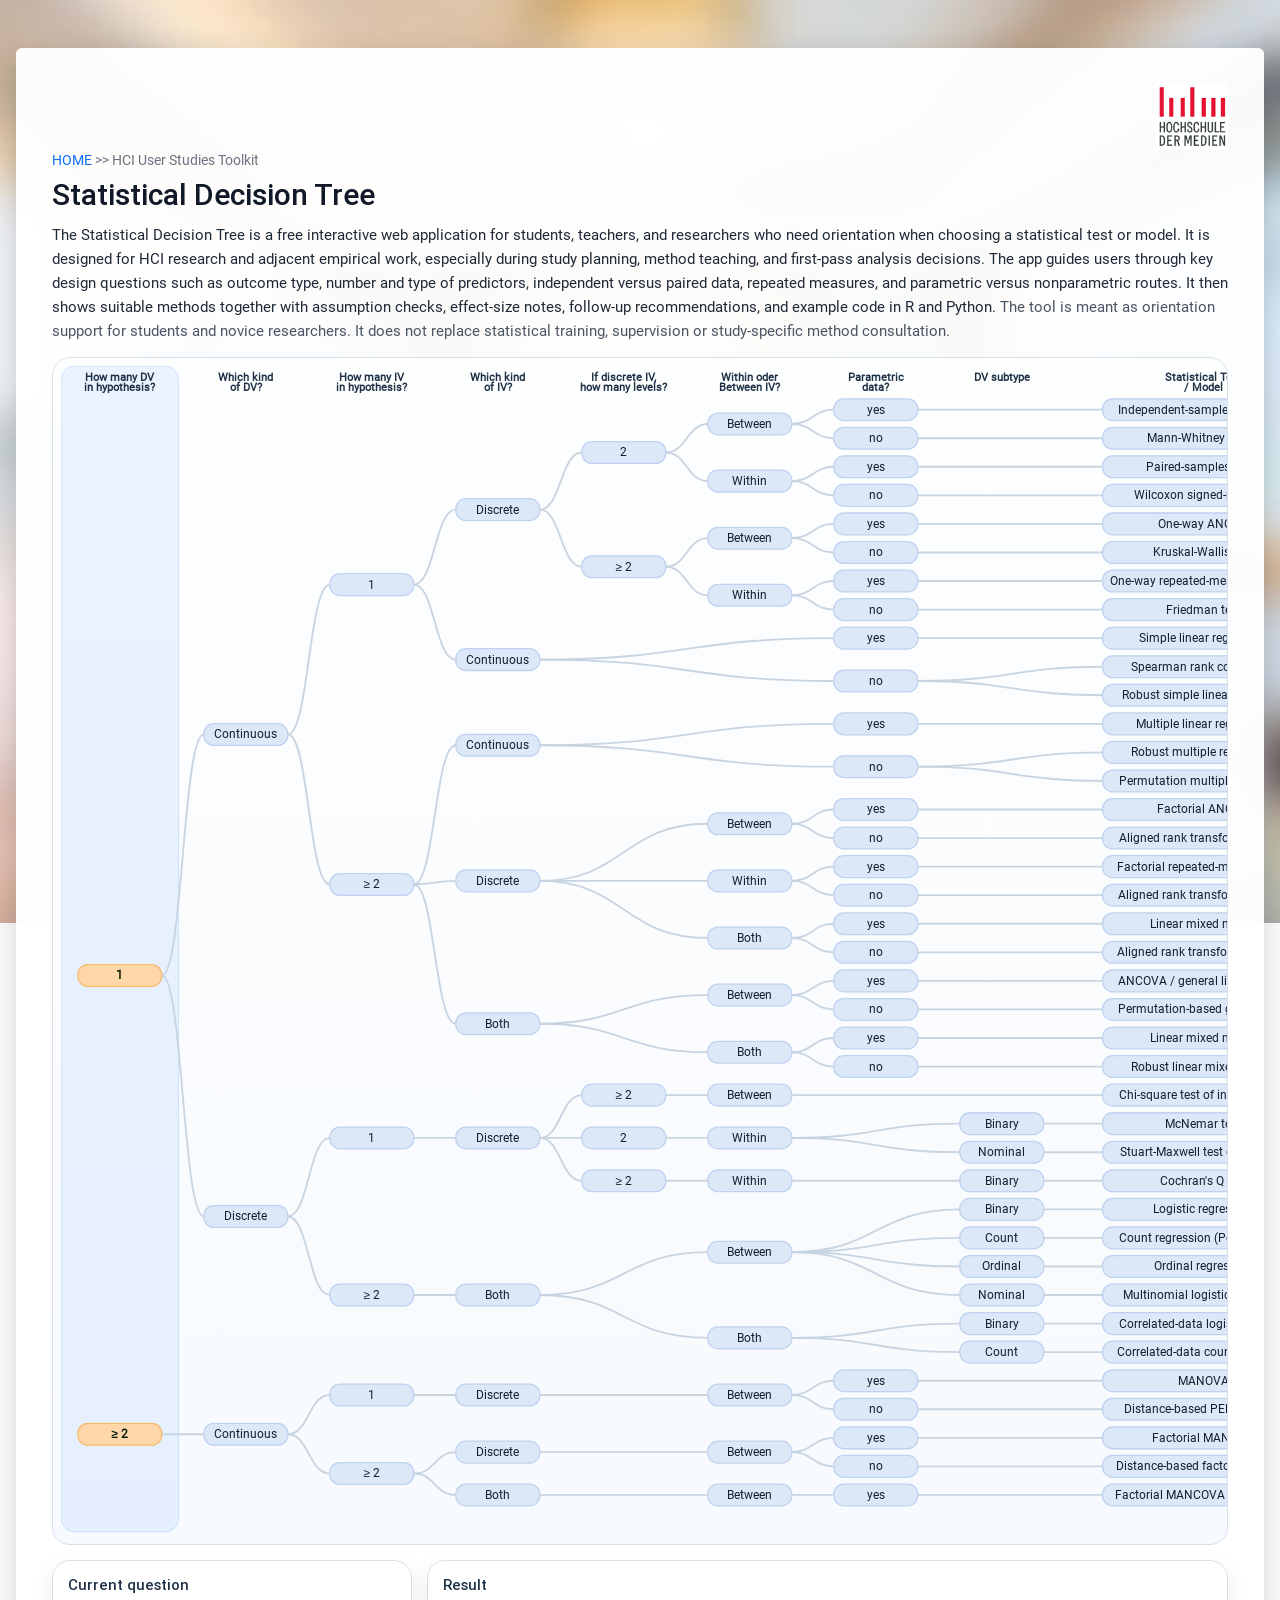
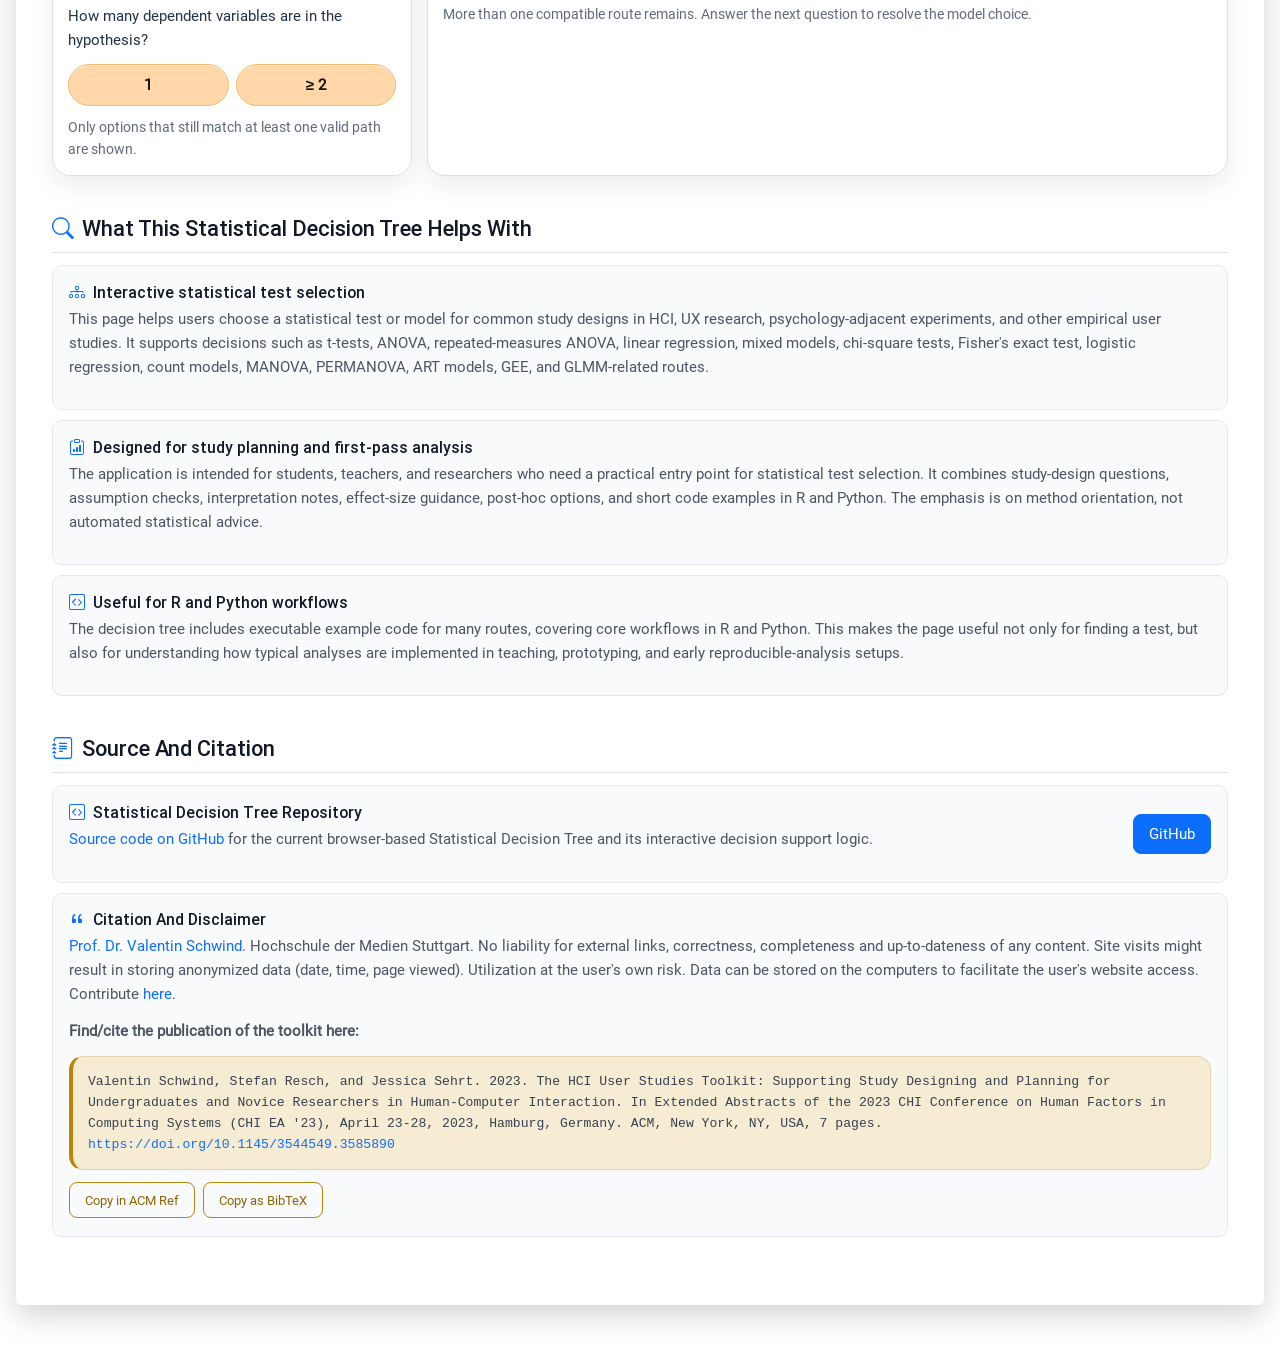
==== commit bda5f41d: "Remove FAQ section (declutter)" ====
--- a/index.html
+++ b/index.html
@@ -252,40 +252,6 @@
                             <h3><i class="bi bi-code-square me-2"></i>Useful for R and Python workflows</h3>
                             <p>
                                 The decision tree includes executable example code for many routes, covering core workflows in R and Python. This makes the page useful not only for finding a test, but also for understanding how typical analyses are implemented in teaching, prototyping, and early reproducible-analysis setups.
-                            </p>
-                        </div>
-                    </div>
-                </div>
-            </section>
-
-            <section class="content-section">
-                <div class="section-heading">
-                    <h2><i class="bi bi-question-circle me-2"></i>FAQ</h2>
-                </div>
-                <div class="resource-list">
-                    <div class="resource-item">
-                        <div class="resource-text source-box">
-                            <h3>When should I use this tool?</h3>
-                            <p>
-                                Use it when you need orientation for choosing a statistical test, model, or follow-up procedure from a study design. Typical cases include selecting between parametric and nonparametric tests, deciding between ANOVA and mixed models, comparing repeated measures, or identifying suitable models for binary, count, ordinal, or multivariate outcomes.
-                            </p>
-                        </div>
-                    </div>
-
-                    <div class="resource-item">
-                        <div class="resource-text source-box">
-                            <h3>Does the page replace statistical consultation?</h3>
-                            <p>
-                                No. The page is a didactic reference and orientation aid. It is especially helpful for teaching, self-study, and early planning, but it does not replace statistical supervision, method consultation, or design-specific modeling decisions.
-                            </p>
-                        </div>
-                    </div>
-
-                    <div class="resource-item">
-                        <div class="resource-text source-box">
-                            <h3>Which disciplines is the decision tree for?</h3>
-                            <p>
-                                The main target domain is HCI and user-study research, but the logic is also useful for many empirical projects in usability, UX, interactive systems, communication, applied psychology, and neighboring behavioral or design research contexts.
                             </p>
                         </div>
                     </div>
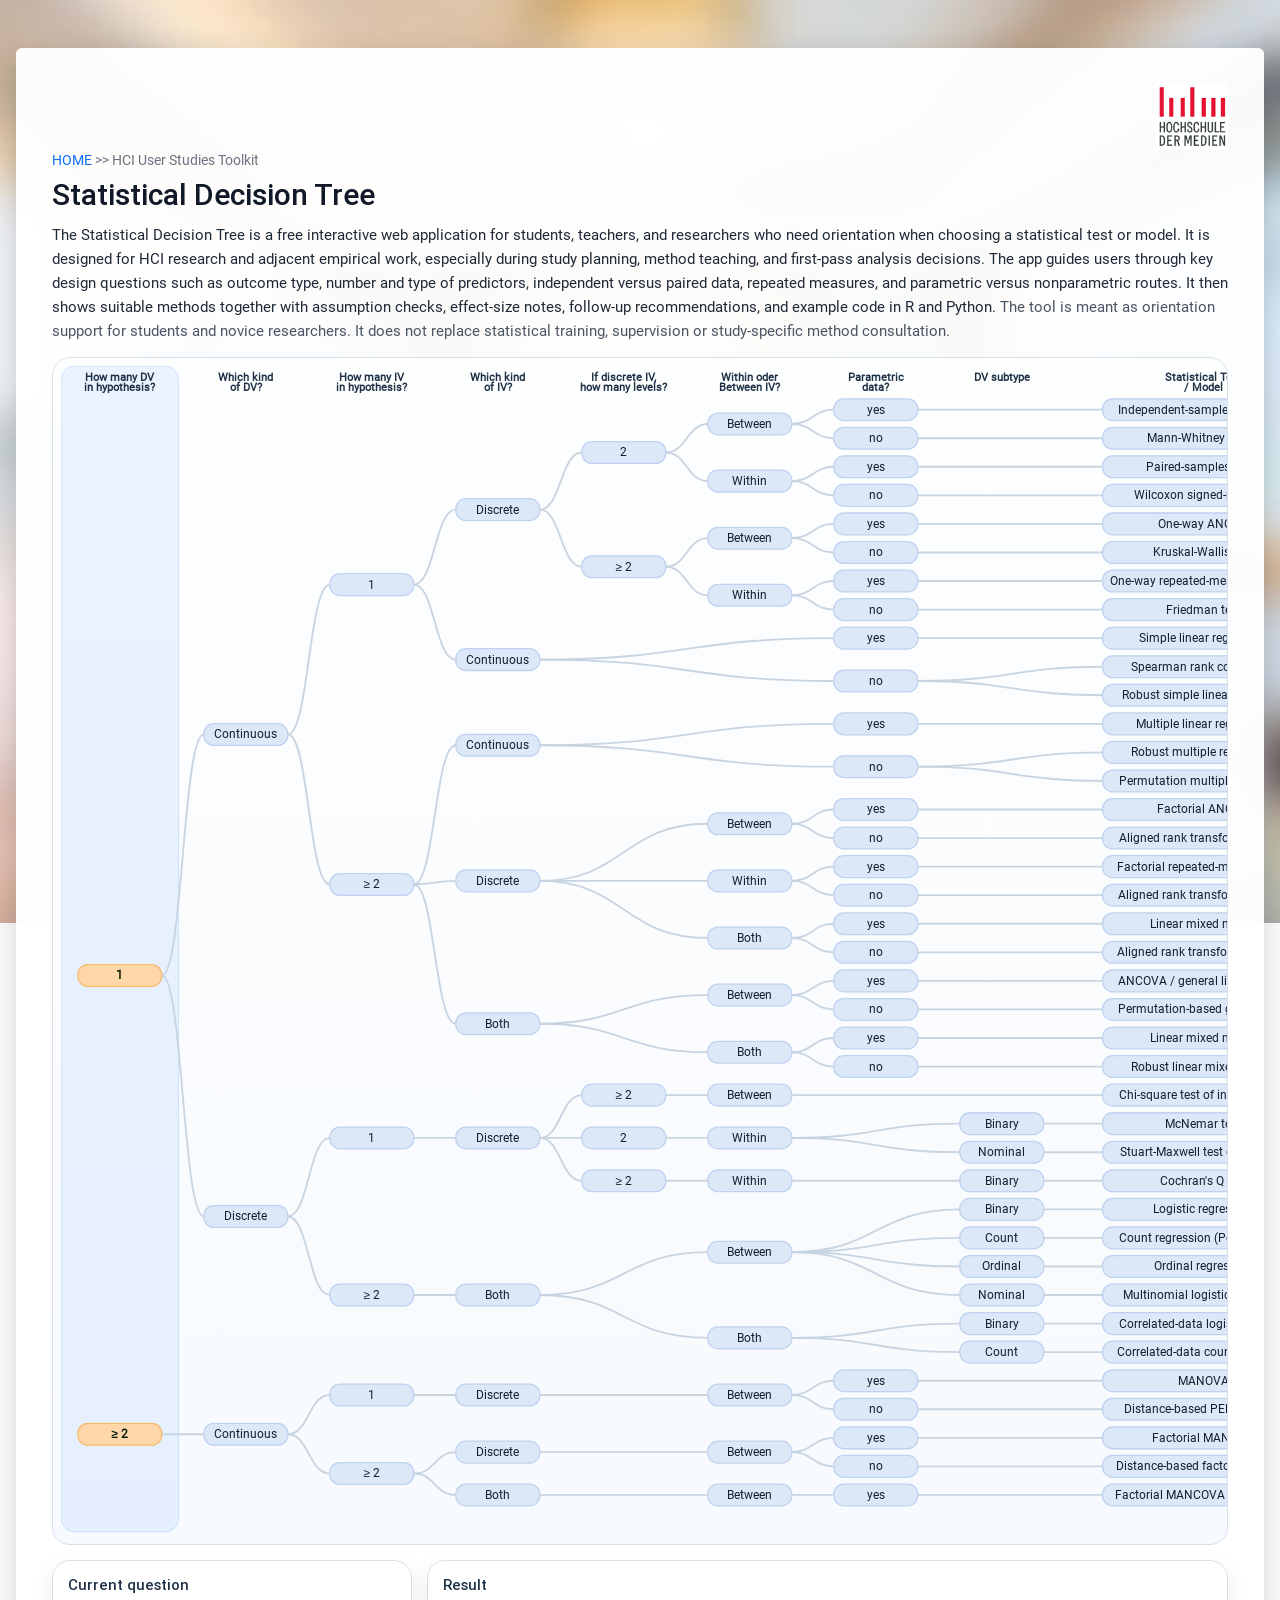
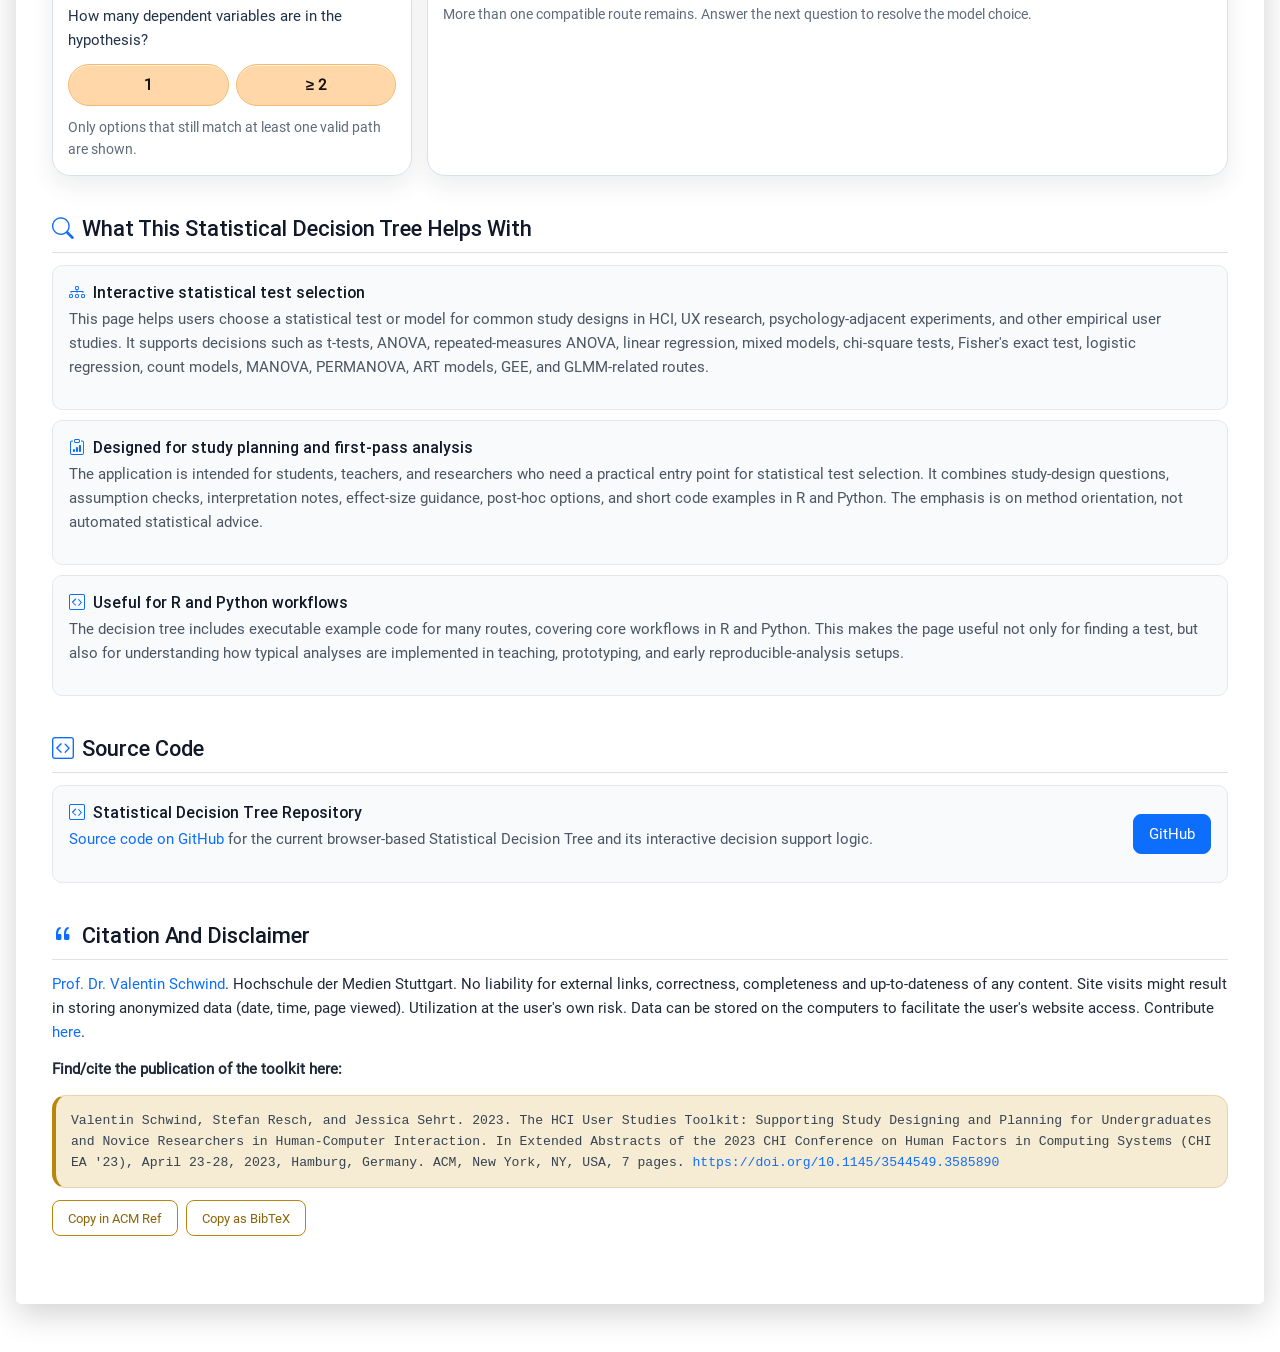
==== commit 46e0d5d1: "Citation/disclaimer: h2 heading + disclaimer as own paragraph outside the box; Source Code before it" ====
--- a/index.html
+++ b/index.html
@@ -260,7 +260,7 @@
 
             <section class="content-section">
                 <div class="section-heading">
-                    <h2><i class="bi bi-journal-text me-2"></i>Source And Citation</h2>
+                    <h2><i class="bi bi-code-square me-2"></i>Source Code</h2>
                 </div>
                 <div class="resource-list">
                     <div class="resource-item" id="githublink">
@@ -275,10 +275,13 @@
                             <a href="https://github.com/valentin-schwind/statistical-decision-tree" target="_blank" rel="noopener noreferrer" class="btn btn-primary">GitHub</a>
                         </div>
                     </div>
-
-                    <div class="resource-item citation-resource">
-                        <div class="resource-text citation-box">
-                            <h3><i class="bi bi-quote me-2"></i>Citation And Disclaimer</h3>
+                </div>
+            </section>
+
+            <section class="content-section">
+                <div class="section-heading">
+                    <h2><i class="bi bi-quote me-2"></i>Citation And Disclaimer</h2>
+                </div>
                             <p>
                                 <a href="https://valentin-schwind.de" target="_blank" rel="noopener noreferrer">Prof. Dr. Valentin Schwind</a>. Hochschule der Medien Stuttgart. No liability for external links, correctness, completeness and up-to-dateness of any content. Site visits might result in storing anonymized data (date, time, page viewed). Utilization at the user's own risk. Data can be stored on the computers to facilitate the user's website access. Contribute <a href="https://github.com/stars/valentin-schwind/lists/hci-user-studies-toolkit" target="_blank" rel="noopener noreferrer">here</a>.
                             </p>
@@ -341,9 +344,6 @@
                                     });
                                 })();
                             </script>
-                        </div>
-                    </div>
-                </div>
             </section>
         </div>
     </div>
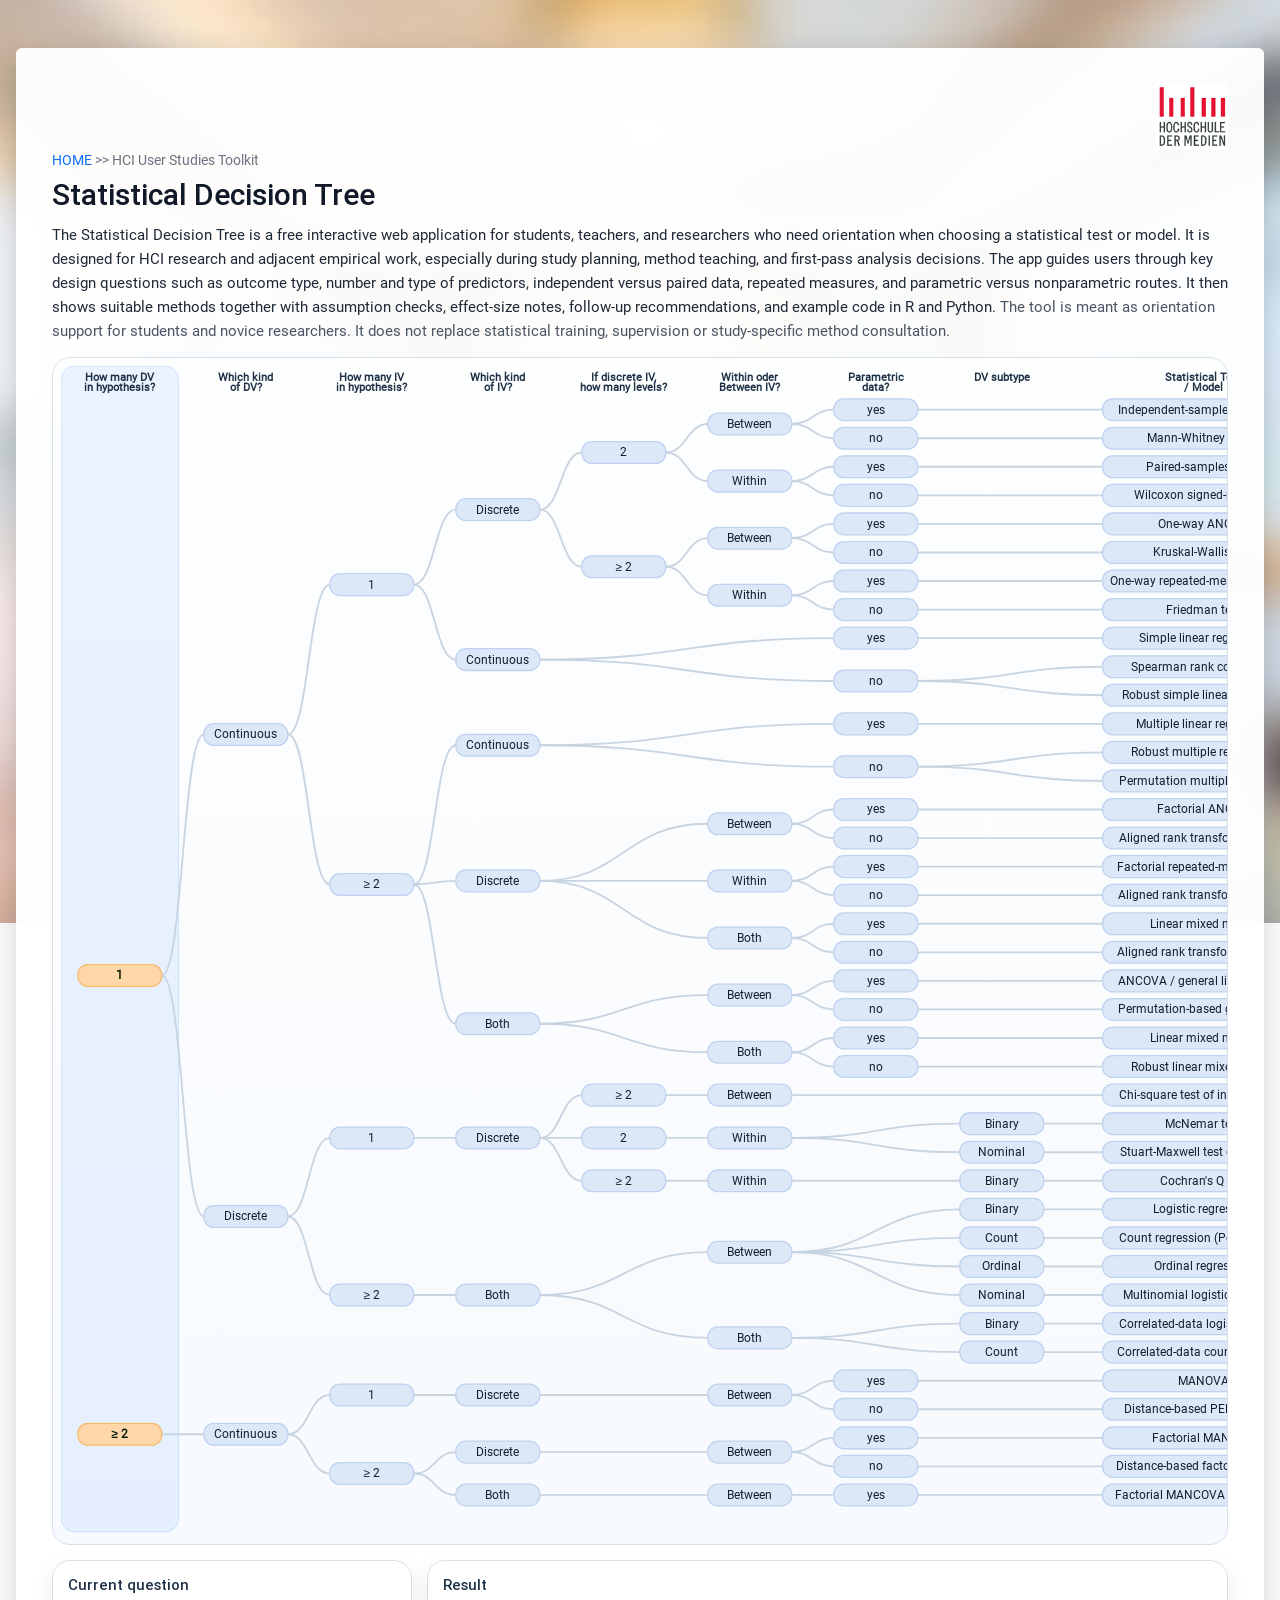
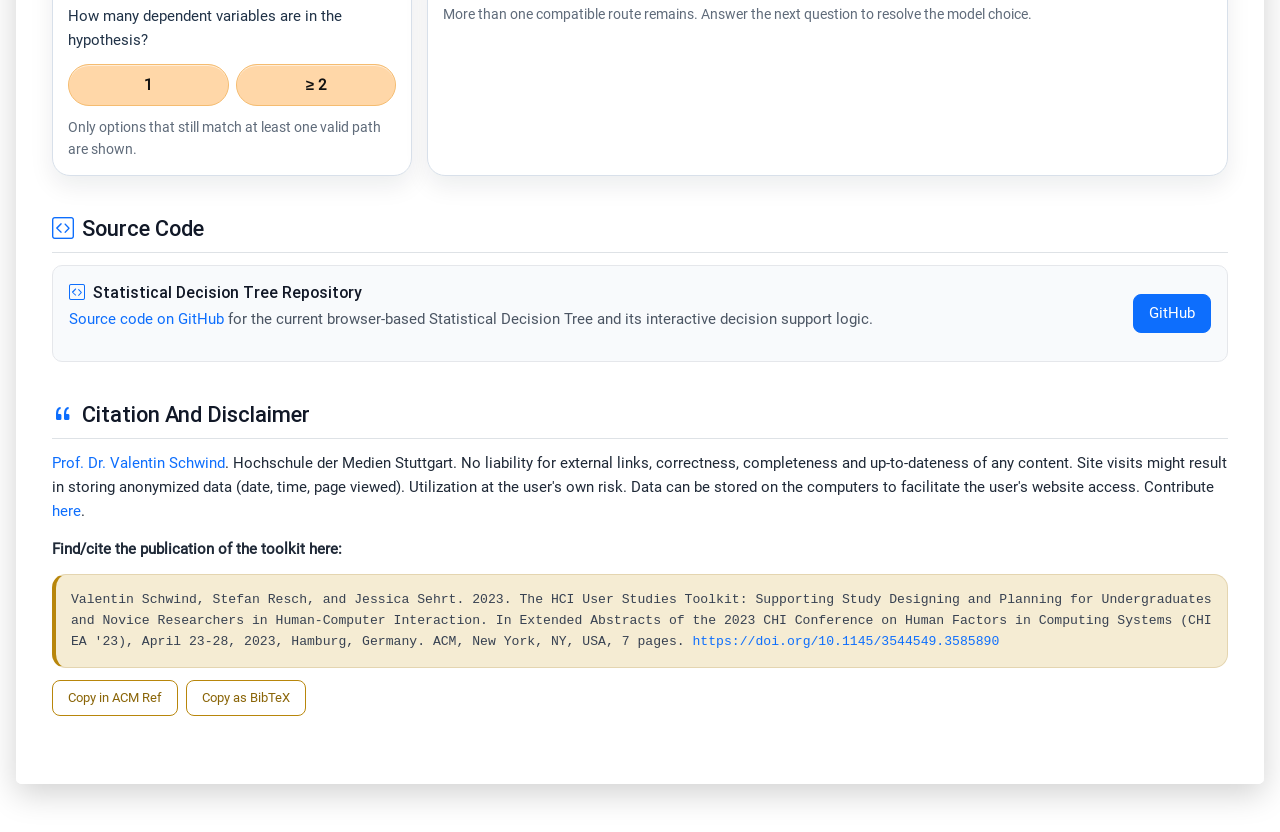
==== commit 7e34396b: "Remove 'What This Tool Helps With' / 'About This' section (declutter)" ====
--- a/index.html
+++ b/index.html
@@ -222,40 +222,6 @@
                         This application requires JavaScript to render the interactive decision tree.
                     </div>
                 </noscript>
-            </section>
-
-            <section class="content-section">
-                <div class="section-heading">
-                    <h2><i class="bi bi-search me-2"></i>What This Statistical Decision Tree Helps With</h2>
-                </div>
-                <div class="resource-list">
-                    <div class="resource-item">
-                        <div class="resource-text source-box">
-                            <h3><i class="bi bi-diagram-3 me-2"></i>Interactive statistical test selection</h3>
-                            <p>
-                                This page helps users choose a statistical test or model for common study designs in HCI, UX research, psychology-adjacent experiments, and other empirical user studies. It supports decisions such as t-tests, ANOVA, repeated-measures ANOVA, linear regression, mixed models, chi-square tests, Fisher's exact test, logistic regression, count models, MANOVA, PERMANOVA, ART models, GEE, and GLMM-related routes.
-                            </p>
-                        </div>
-                    </div>
-
-                    <div class="resource-item">
-                        <div class="resource-text source-box">
-                            <h3><i class="bi bi-clipboard-data me-2"></i>Designed for study planning and first-pass analysis</h3>
-                            <p>
-                                The application is intended for students, teachers, and researchers who need a practical entry point for statistical test selection. It combines study-design questions, assumption checks, interpretation notes, effect-size guidance, post-hoc options, and short code examples in R and Python. The emphasis is on method orientation, not automated statistical advice.
-                            </p>
-                        </div>
-                    </div>
-
-                    <div class="resource-item">
-                        <div class="resource-text source-box">
-                            <h3><i class="bi bi-code-square me-2"></i>Useful for R and Python workflows</h3>
-                            <p>
-                                The decision tree includes executable example code for many routes, covering core workflows in R and Python. This makes the page useful not only for finding a test, but also for understanding how typical analyses are implemented in teaching, prototyping, and early reproducible-analysis setups.
-                            </p>
-                        </div>
-                    </div>
-                </div>
             </section>
 
             <section class="content-section">
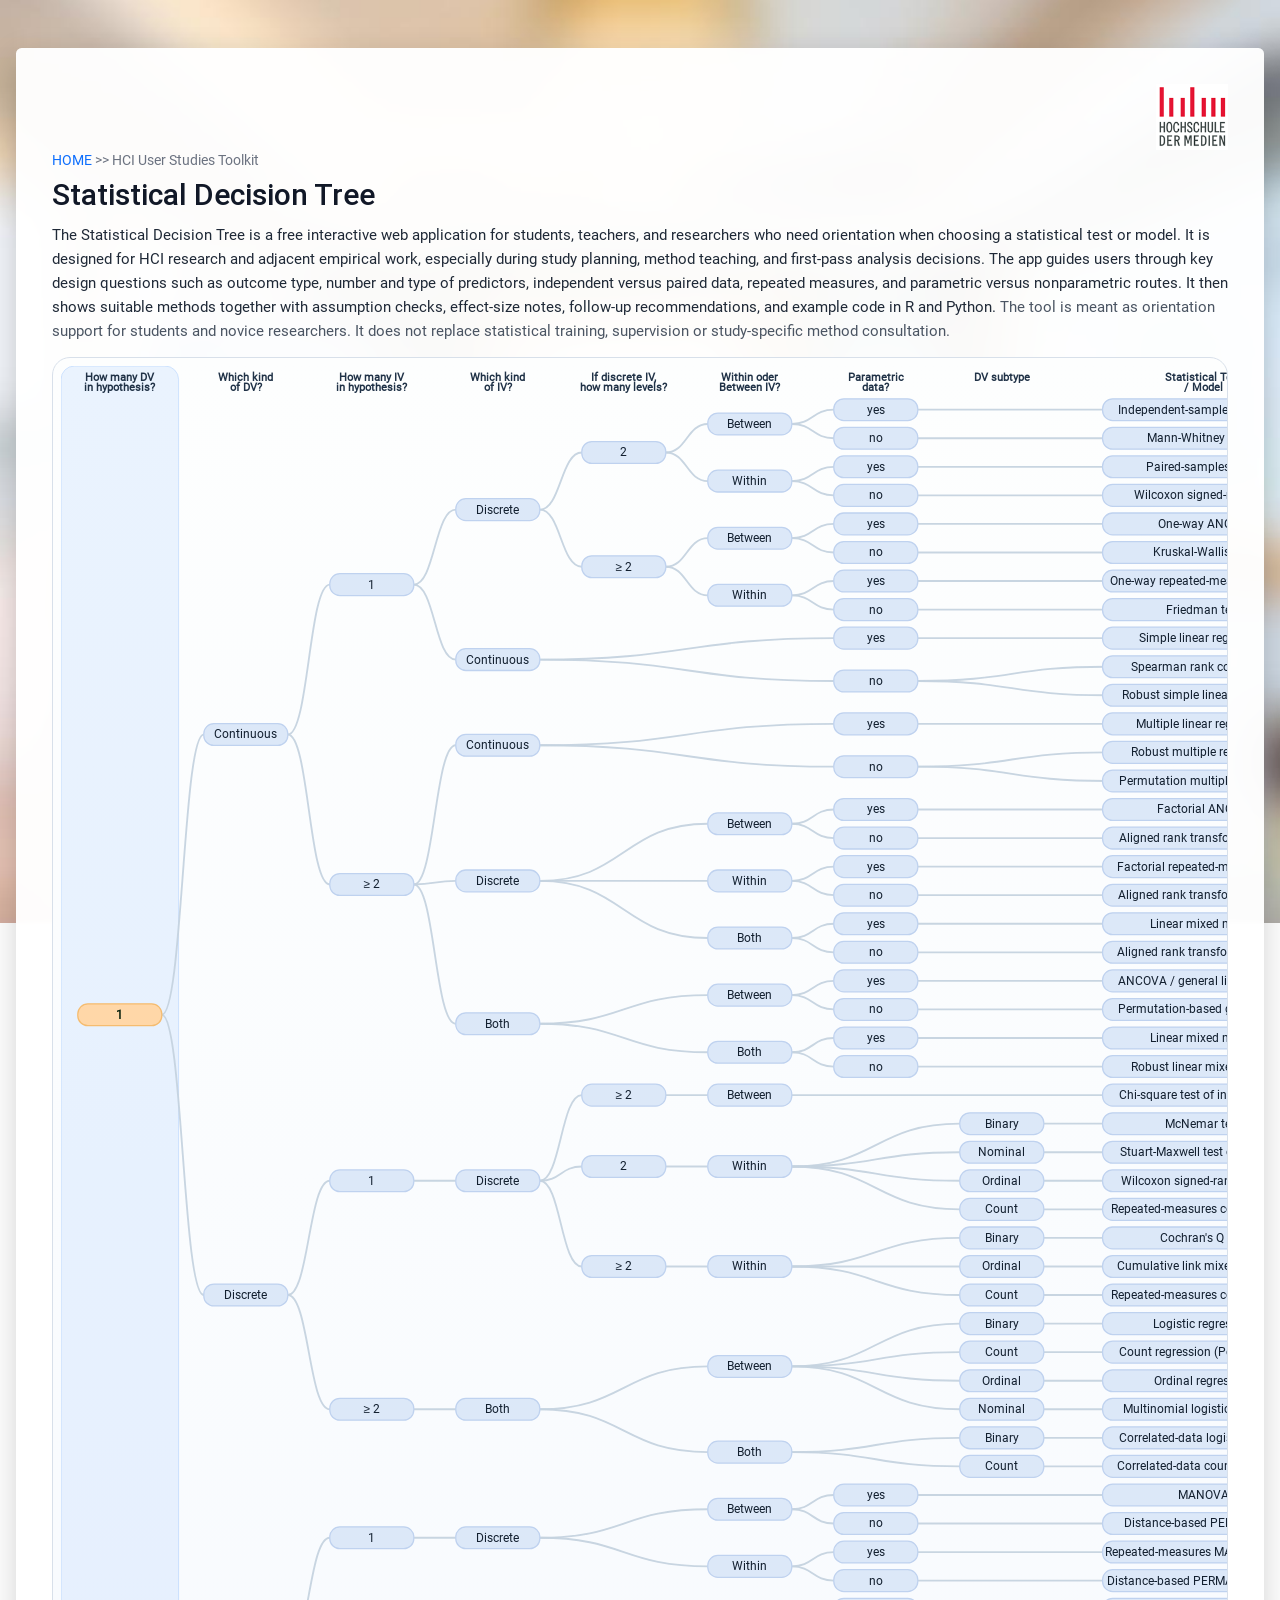
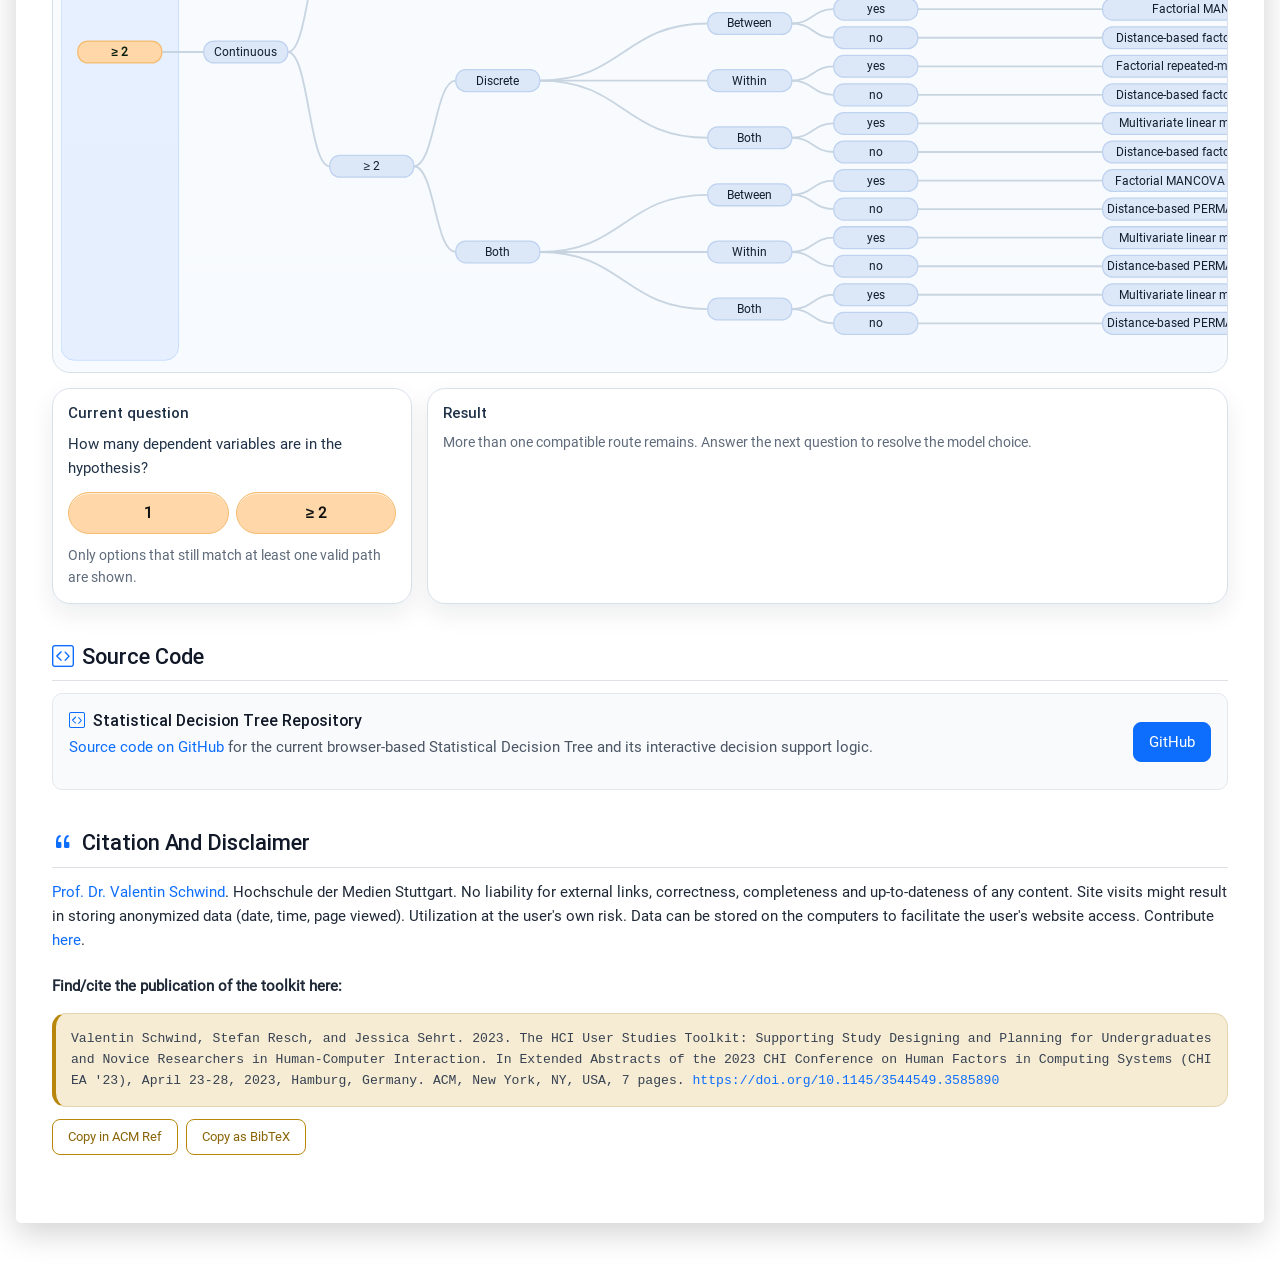
==== commit c8b188b3: "Citation box: add vertical spacing around the 'Find/cite the publication' label" ====
--- a/index.html
+++ b/index.html
@@ -251,7 +251,7 @@
                             <p>
                                 <a href="https://valentin-schwind.de" target="_blank" rel="noopener noreferrer">Prof. Dr. Valentin Schwind</a>. Hochschule der Medien Stuttgart. No liability for external links, correctness, completeness and up-to-dateness of any content. Site visits might result in storing anonymized data (date, time, page viewed). Utilization at the user's own risk. Data can be stored on the computers to facilitate the user's website access. Contribute <a href="https://github.com/stars/valentin-schwind/lists/hci-user-studies-toolkit" target="_blank" rel="noopener noreferrer">here</a>.
                             </p>
-                            <p><strong>Find/cite the publication of the toolkit here:</strong></p>
+                            <p style="margin-top:1.5rem;margin-bottom:1rem;"><strong>Find/cite the publication of the toolkit here:</strong></p>
                             <code class="citation-copy">
                                 Valentin Schwind, Stefan Resch, and Jessica Sehrt. 2023. The HCI User Studies Toolkit: Supporting Study Designing and Planning for Undergraduates and Novice Researchers in Human-Computer Interaction. In Extended Abstracts of the 2023 CHI Conference on Human Factors in Computing Systems (CHI EA '23), April 23-28, 2023, Hamburg, Germany. ACM, New York, NY, USA, 7 pages.
                                 <a href="https://doi.org/10.1145/3544549.3585890" target="_blank" rel="noopener noreferrer">https://doi.org/10.1145/3544549.3585890</a>
--- a/_css/statistical-decision-tree-app.css
+++ b/_css/statistical-decision-tree-app.css
@@ -844,6 +844,13 @@
     line-height: 1.5;
 }
 
+.unified-intro .unified-subhead {
+    margin: 4px 0 0;
+    font-size: 1rem;
+    color: var(--header);
+    line-height: 1.3;
+}
+
 .unified-grid {
     display: grid;
     grid-template-columns: 1fr 1fr;
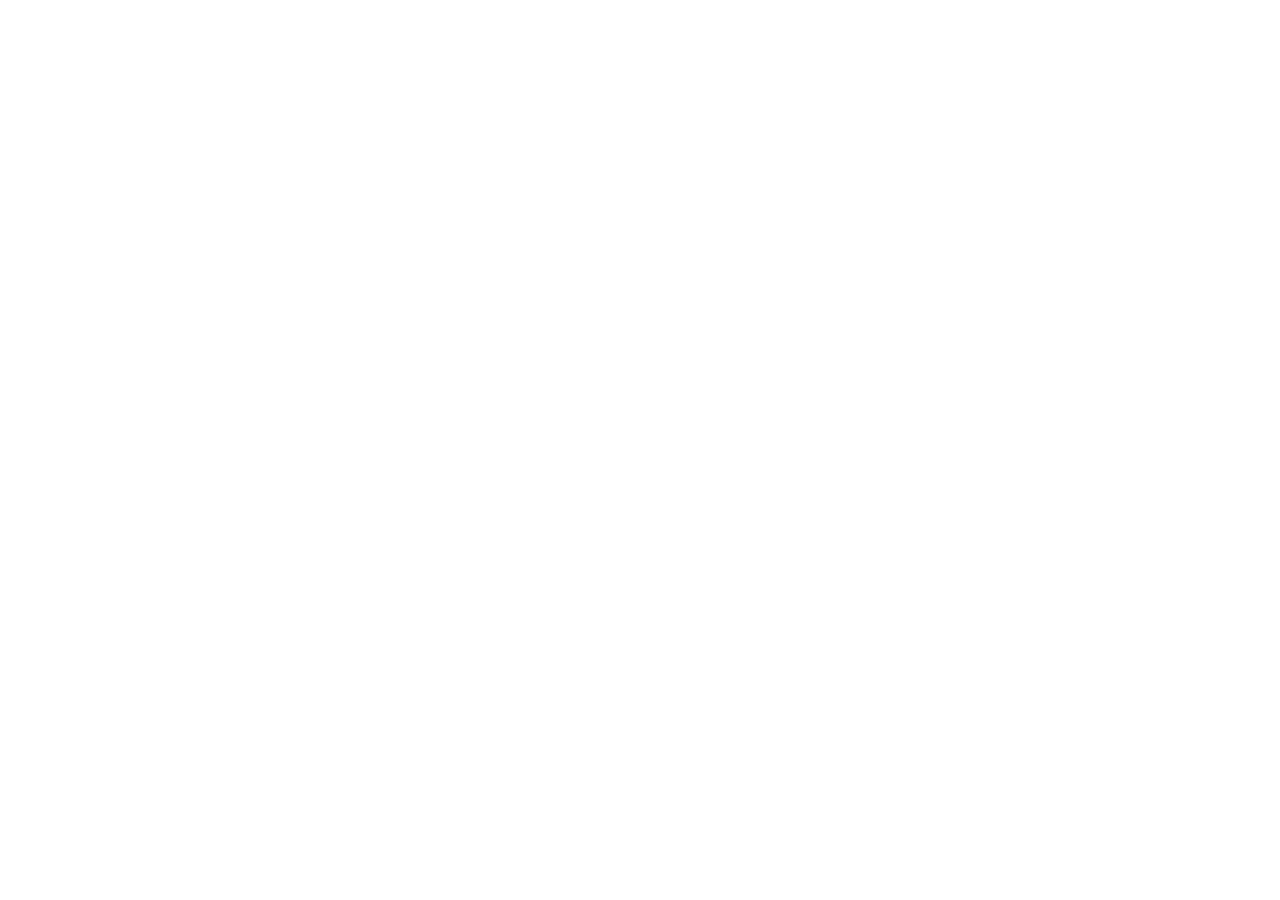
==== commit c32d2bc2: "Add GitHub Pages redirect to hci-studies.org/statistical-decision-tree/" ====
--- a/index.html
+++ b/index.html
@@ -1,320 +1,21 @@
 <!doctype html>
 <html lang="en">
 <head>
-    <meta charset="UTF-8" />
-    <meta name="viewport" content="width=device-width, initial-scale=1.0" />
-    <meta http-equiv="content-type" content="text/html; charset=utf-8" />
-    <meta name="author" content="Valentin Schwind" />
-    <meta
-        name="description"
-        content="Interactive statistical decision tree for choosing statistical tests and models in HCI research, teaching, and early analysis planning. Includes assumption checks, effect sizes, and R/Python examples."
-    />
-    <meta
-        name="keywords"
-        content="statistical decision tree, statistical test selection, choose statistical test, HCI statistics, ANOVA decision tree, regression decision tree, nonparametric test selection, R statistical examples, Python statistical examples, user study statistics"
-    />
-    <meta
-        name="robots"
-        content="index,follow,max-image-preview:large,max-snippet:-1,max-video-preview:-1"
-    />
-    <meta name="application-name" content="Statistical Decision Tree" />
-    <meta name="theme-color" content="#f5f7fb" />
-    <link
-        rel="canonical"
-        href="https://valentin-schwind.github.io/statistical-decision-tree/"
-    />
-    <link rel="alternate" type="text/plain" href="https://valentin-schwind.github.io/statistical-decision-tree/llms.txt" title="LLM crawler guide" />
-
-    <link rel="stylesheet" href="_css/bootstrap.min.css" />
-    <link rel="stylesheet" href="_css/tool-icons.css" />
-    <link rel="stylesheet" href="_css/style.css" />
-    <link rel="stylesheet" href="_css/statistical-decision-tree-app.css" />
-    <link rel="shortcut icon" href="favicon.ico" type="image/x-icon" />
-
-    <meta property="og:site_name" content="Statistical Decision Tree" />
-    <meta property="og:type" content="website" />
-    <meta
-        property="og:title"
-        content="Statistical Decision Tree | Interactive Test Selection for HCI Research"
-    />
-    <meta
-        property="og:description"
-        content="Use an interactive statistical decision tree to choose suitable tests and models, review assumptions, and inspect R/Python examples."
-    />
-    <meta
-        property="og:url"
-        content="https://valentin-schwind.github.io/statistical-decision-tree/"
-    />
-    <meta property="og:locale" content="en_US" />
-    <meta
-        property="og:image"
-        content="https://valentin-schwind.github.io/statistical-decision-tree/_img/hdmlogo.png"
-    />
-    <meta property="og:image:alt" content="Hochschule der Medien Stuttgart logo used on the Statistical Decision Tree page" />
-    <meta name="twitter:card" content="summary" />
-    <meta
-        name="twitter:title"
-        content="Statistical Decision Tree | Interactive Test Selection for HCI Research"
-    />
-    <meta
-        name="twitter:description"
-        content="Interactive guidance for selecting statistical tests and models with assumptions, effect sizes, and code examples."
-    />
-    <meta
-        name="twitter:image"
-        content="https://valentin-schwind.github.io/statistical-decision-tree/_img/hdmlogo.png"
-    />
-    <title>Statistical Decision Tree | Interactive Test Selection for HCI Research</title>
-
-    <script type="application/ld+json">
-        {
-            "@context": "https://schema.org",
-            "@graph": [
-                {
-                    "@type": "Organization",
-                    "@id": "https://www.hdm-stuttgart.de/#organization",
-                    "name": "Hochschule der Medien Stuttgart",
-                    "url": "https://www.hdm-stuttgart.de/",
-                    "logo": "https://valentin-schwind.github.io/statistical-decision-tree/_img/hdmlogo.png"
-                },
-                {
-                    "@type": "WebSite",
-                    "@id": "https://valentin-schwind.github.io/statistical-decision-tree/#website",
-                    "url": "https://valentin-schwind.github.io/statistical-decision-tree/",
-                    "name": "Statistical Decision Tree",
-                    "description": "Interactive decision support for selecting statistical tests and models in HCI research, teaching, and early analysis planning.",
-                    "publisher": {
-                        "@id": "https://www.hdm-stuttgart.de/#organization"
-                    },
-                    "inLanguage": "en"
-                },
-                {
-                    "@type": "WebPage",
-                    "@id": "https://valentin-schwind.github.io/statistical-decision-tree/#webpage",
-                    "url": "https://valentin-schwind.github.io/statistical-decision-tree/",
-                    "name": "Statistical Decision Tree",
-                    "description": "Interactive web application for selecting suitable statistical tests and models, reviewing assumptions, and exploring R/Python examples.",
-                    "isPartOf": {
-                        "@id": "https://valentin-schwind.github.io/statistical-decision-tree/#website"
-                    },
-                    "breadcrumb": {
-                        "@id": "https://valentin-schwind.github.io/statistical-decision-tree/#breadcrumb"
-                    },
-                    "primaryImageOfPage": "https://valentin-schwind.github.io/statistical-decision-tree/_img/hdmlogo.png",
-                    "about": [
-                        {
-                            "@type": "Thing",
-                            "name": "statistical test selection"
-                        },
-                        {
-                            "@type": "Thing",
-                            "name": "HCI research methods"
-                        },
-                        {
-                            "@type": "Thing",
-                            "name": "statistical modeling"
-                        }
-                    ],
-                    "inLanguage": "en"
-                },
-                {
-                    "@type": "WebApplication",
-                    "@id": "https://valentin-schwind.github.io/statistical-decision-tree/#app",
-                    "url": "https://valentin-schwind.github.io/statistical-decision-tree/",
-                    "name": "Statistical Decision Tree",
-                    "description": "Interactive statistical decision tree with assumptions, effect sizes, post hoc guidance, and executable R/Python examples.",
-                    "applicationCategory": "EducationalApplication",
-                    "operatingSystem": "Any",
-                    "browserRequirements": "Requires JavaScript and a modern web browser",
-                    "isAccessibleForFree": true,
-                    "offers": {
-                        "@type": "Offer",
-                        "price": "0",
-                        "priceCurrency": "EUR"
-                    },
-                    "featureList": [
-                        "Interactive decision tree for statistical test and model selection",
-                        "Assumption checks and visual diagnostics",
-                        "Effect size guidance and follow-up recommendations",
-                        "R and Python example code",
-                        "Support for common HCI study designs and data types"
-                    ],
-                    "educationalUse": "teaching, self-study, analysis planning",
-                    "creator": {
-                        "@id": "https://www.hdm-stuttgart.de/#organization"
-                    },
-                    "citation": "https://doi.org/10.1145/3544549.3585890",
-                    "inLanguage": "en"
-                },
-                {
-                    "@type": "BreadcrumbList",
-                    "@id": "https://valentin-schwind.github.io/statistical-decision-tree/#breadcrumb",
-                    "itemListElement": [
-                        {
-                            "@type": "ListItem",
-                            "position": 1,
-                            "name": "HCI User Studies Toolkit",
-                            "item": "https://hci-studies.org/"
-                        },
-                        {
-                            "@type": "ListItem",
-                            "position": 2,
-                            "name": "Statistical Decision Tree",
-                            "item": "https://valentin-schwind.github.io/statistical-decision-tree/"
-                        }
-                    ]
-                }
-            ]
-        }
-    </script>
+<meta charset="utf-8">
+<meta name="viewport" content="width=device-width, initial-scale=1">
+<title>Moved — Statistical Decision Tree</title>
+<link rel="canonical" href="https://hci-studies.org/statistical-decision-tree/">
+<meta name="robots" content="noindex,follow">
+<script>
+  // preserve any query string / hash (e.g. shared decision-tree links)
+  location.replace("https://hci-studies.org/statistical-decision-tree/" + location.search + location.hash);
+</script>
+<meta http-equiv="refresh" content="0; url=https://hci-studies.org/statistical-decision-tree/">
+<style>body{font-family:system-ui,Arial,sans-serif;max-width:40rem;margin:4rem auto;padding:0 1rem;color:#1f2937}</style>
 </head>
 <body>
-    <div class="page-shell">
-        <div id="mainFrame" class="page-card decision-tree-page rounded">
-            <header class="page-header">
-                <div class="logo-row">
-                    <a href="https://hci-studies.org/" target="_blank" rel="noopener noreferrer">
-                        <img src="_img/hdmlogo.png" class="header-logo" alt="Hochschule der Medien Stuttgart logo" width="72" />
-                    </a>
-                </div>
-
-                <p class="kicker"><a href="https://hci-studies.org/" target="_blank" rel="noopener noreferrer">HOME</a> &gt;&gt; HCI User Studies Toolkit</p>
-
-                <h1>Statistical Decision Tree</h1>
-
-                <p class="intro intro-combined">
-                    The Statistical Decision Tree is a free interactive web application for students, teachers, and researchers who need orientation when choosing a statistical test or model. It is designed for HCI research and adjacent empirical work, especially during study planning, method teaching, and first-pass analysis decisions. The app guides users through key design questions such as outcome type, number and type of predictors, independent versus paired data, repeated measures, and parametric versus nonparametric routes. It then shows suitable methods together with assumption checks, effect-size notes, follow-up recommendations, and example code in R and Python.
-                    <span class="intro-note-inline">The tool is meant as orientation support for students and novice researchers. It does not replace statistical training, supervision or study-specific method consultation.</span>
-                </p>
-            </header>
-
-            <section class="content-section">
-                <div class="decision-tree-app">
-                    <div class="container">
-                        <div class="overview-wrap" id="treeSection">
-                            <svg id="overviewSvg" aria-label="Interactive statistical decision tree"></svg>
-                        </div>
-                        <p class="tree-scroll-hint d-md-none">
-                            Swipe horizontally to inspect the full decision tree on smaller screens.
-                        </p>
-
-                        <div class="qa-layout">
-                            <div class="card question-box" id="questionSection">
-                                <h2>Current question</h2>
-                                <div id="questionArea"></div>
-                                <div class="answers answers-under-question" id="answers" aria-live="polite"></div>
-                            </div>
-
-                            <div class="card result-box">
-                                <h2>Result</h2>
-                                <div id="resultArea">
-                                    <p class="small">
-                                        The recommended test or model appears after the last required question has been answered.
-                                    </p>
-                                </div>
-                            </div>
-                        </div>
-                    </div>
-                </div>
-
-                <noscript>
-                    <div class="alert alert-warning mt-3 mb-0" role="alert">
-                        This application requires JavaScript to render the interactive decision tree.
-                    </div>
-                </noscript>
-            </section>
-
-            <section class="content-section">
-                <div class="section-heading">
-                    <h2><i class="bi bi-code-square me-2"></i>Source Code</h2>
-                </div>
-                <div class="resource-list">
-                    <div class="resource-item" id="githublink">
-                        <div class="resource-text source-box">
-                            <h3><i class="bi bi-code-square me-2"></i>Statistical Decision Tree Repository</h3>
-                            <p>
-                                <a href="https://github.com/valentin-schwind/statistical-decision-tree" target="_blank" rel="noopener noreferrer">Source code on GitHub</a>
-                                for the current browser-based Statistical Decision Tree and its interactive decision support logic.
-                            </p>
-                        </div>
-                        <div class="resource-actions">
-                            <a href="https://github.com/valentin-schwind/statistical-decision-tree" target="_blank" rel="noopener noreferrer" class="btn btn-primary">GitHub</a>
-                        </div>
-                    </div>
-                </div>
-            </section>
-
-            <section class="content-section">
-                <div class="section-heading">
-                    <h2><i class="bi bi-quote me-2"></i>Citation And Disclaimer</h2>
-                </div>
-                            <p>
-                                <a href="https://valentin-schwind.de" target="_blank" rel="noopener noreferrer">Prof. Dr. Valentin Schwind</a>. Hochschule der Medien Stuttgart. No liability for external links, correctness, completeness and up-to-dateness of any content. Site visits might result in storing anonymized data (date, time, page viewed). Utilization at the user's own risk. Data can be stored on the computers to facilitate the user's website access. Contribute <a href="https://github.com/stars/valentin-schwind/lists/hci-user-studies-toolkit" target="_blank" rel="noopener noreferrer">here</a>.
-                            </p>
-                            <p style="margin-top:1.5rem;margin-bottom:1rem;"><strong>Find/cite the publication of the toolkit here:</strong></p>
-                            <code class="citation-copy">
-                                Valentin Schwind, Stefan Resch, and Jessica Sehrt. 2023. The HCI User Studies Toolkit: Supporting Study Designing and Planning for Undergraduates and Novice Researchers in Human-Computer Interaction. In Extended Abstracts of the 2023 CHI Conference on Human Factors in Computing Systems (CHI EA '23), April 23-28, 2023, Hamburg, Germany. ACM, New York, NY, USA, 7 pages.
-                                <a href="https://doi.org/10.1145/3544549.3585890" target="_blank" rel="noopener noreferrer">https://doi.org/10.1145/3544549.3585890</a>
-                            </code>
-                            <div class="citation-actions">
-                                <button type="button" class="btn btn-sm citation-copy-btn" data-citation-target="cite-acm">Copy in ACM Ref</button>
-                                <button type="button" class="btn btn-sm citation-copy-btn" data-citation-target="cite-bibtex">Copy as BibTeX</button>
-                            </div>
-                            <script type="text/plain" id="cite-acm">Valentin Schwind, Stefan Resch, and Jessica Sehrt. 2023. The HCI User Studies Toolkit: Supporting Study Designing and Planning for Undergraduates and Novice Researchers in Human-Computer Interaction. In Extended Abstracts of the 2023 CHI Conference on Human Factors in Computing Systems (CHI EA '23). Association for Computing Machinery, New York, NY, USA, Article 272, 1–7. https://doi.org/10.1145/3544549.3585890</script>
-                            <script type="text/plain" id="cite-bibtex">@inproceedings{10.1145/3544549.3585890,
-author = {Schwind, Valentin and Resch, Stefan and Sehrt, Jessica},
-title = {The HCI User Studies Toolkit: Supporting Study Designing and Planning for Undergraduates and Novice Researchers in Human-Computer Interaction},
-year = {2023},
-isbn = {9781450394222},
-publisher = {Association for Computing Machinery},
-address = {New York, NY, USA},
-url = {https://doi.org/10.1145/3544549.3585890},
-doi = {10.1145/3544549.3585890},
-abstract = {Planning and organizing user studies can be a challenge for novices and student researchers in human-computer interaction (HCI). We present a web-based study planning toolkit for researchers to support their planning and organization with human subjects. The free and open toolkit contains multiple interactive research applications for (1) the selection of quantitative and qualitative research methods in HCI, (2) automated study design planning for experimental user studies, (3) an automated informed consent generation for studies with human subjects, (4) calendar booking for experimental user studies in shared laboratories, and (5) automated participation confirmation certificates. The toolkit can be helpful for Ph.D. students in supervising novices and undergraduates who need support with their planning and study design choices. The toolkit was actively used over two semesters in multiple HCI lectures and formatively evaluated. We contribute with the whole toolkit and encourage other researchers to contribute and further improve the content.},
-booktitle = {Extended Abstracts of the 2023 CHI Conference on Human Factors in Computing Systems},
-articleno = {272},
-numpages = {7},
-keywords = {HCI Toolkit, Organization, Study Design Planning, User Studies},
-location = {Hamburg, Germany},
-series = {CHI EA '23}
-}</script>
-                            <script>
-                                (function () {
-                                    function legacyCopy(text) {
-                                        var ta = document.createElement('textarea');
-                                        ta.value = text;
-                                        ta.style.position = 'fixed';
-                                        ta.style.opacity = '0';
-                                        document.body.appendChild(ta);
-                                        ta.focus();
-                                        ta.select();
-                                        try { document.execCommand('copy'); } catch (e) {}
-                                        document.body.removeChild(ta);
-                                    }
-                                    function copyText(text) {
-                                        if (navigator.clipboard && navigator.clipboard.writeText) {
-                                            navigator.clipboard.writeText(text).catch(function () { legacyCopy(text); });
-                                        } else {
-                                            legacyCopy(text);
-                                        }
-                                    }
-                                    document.querySelectorAll('.citation-copy-btn').forEach(function (btn) {
-                                        var original = btn.textContent;
-                                        btn.addEventListener('click', function () {
-                                            var src = document.getElementById(btn.getAttribute('data-citation-target'));
-                                            if (!src) return;
-                                            copyText(src.textContent.trim());
-                                            btn.textContent = 'Copied!';
-                                            setTimeout(function () { btn.textContent = original; }, 1500);
-                                        });
-                                    });
-                                })();
-                            </script>
-            </section>
-        </div>
-    </div>
-
-    <script src="_js/bootstrap.bundle.min.js"></script>
-    <script src="_js/statistical-decision-tree-app.js"></script>
+<p>The Statistical Decision Tree has moved to
+<a href="https://hci-studies.org/statistical-decision-tree/">hci-studies.org/statistical-decision-tree</a>.
+You are being redirected…</p>
 </body>
 </html>
